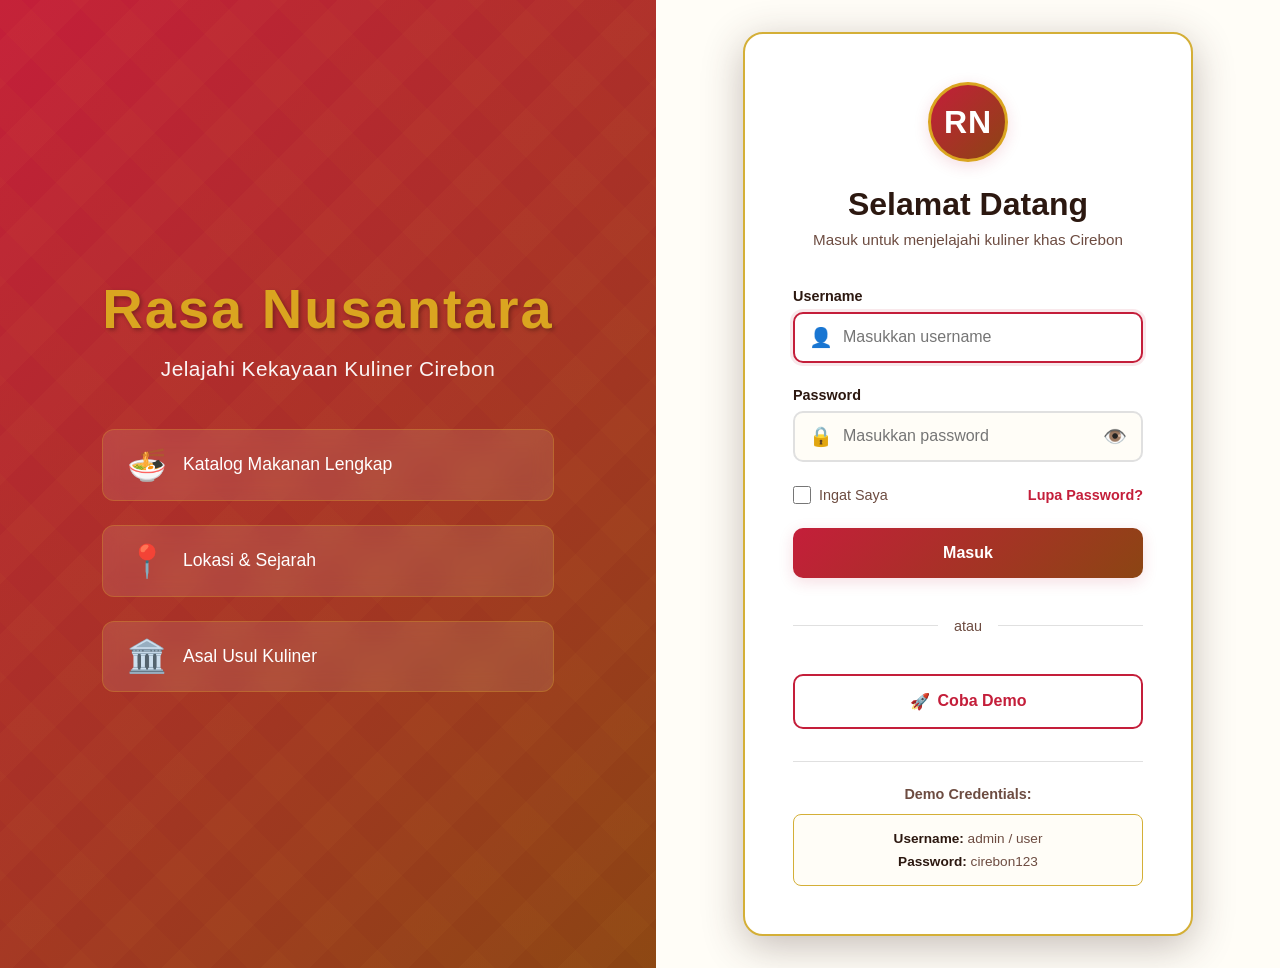
==== dashboard.html @ eed05e29 "feat: revisi UI - tambah halaman login dan dashboard kuliner Cirebon - Tambah login.html dengan form" ====
<!DOCTYPE html>
<html lang="id">
<head>
    <meta charset="UTF-8">
    <meta name="viewport" content="width=device-width, initial-scale=1.0">
    <title>Dashboard - Rasa Nusantara Cirebon</title>
    <link rel="stylesheet" href="css/pages/dashboard.css">
</head>
<body>
    <!-- Header Navigation -->
    <header class="dashboard-header">
        <div class="header-container">
            <div class="logo-section">
                <div class="logo-circle">
                    <span class="logo-text">RN</span>
                </div>
                <h1 class="site-title">Rasa Nusantara</h1>
            </div>

            <nav class="main-nav">
                <a href="#" class="nav-link active">Dashboard</a>
                <a href="#" class="nav-link">Katalog</a>
                <a href="#" class="nav-link">Tentang</a>
            </nav>

            <div class="user-section">
                <span class="welcome-text">Halo, <strong id="userName">User</strong></span>
                <button class="btn-logout" id="logoutBtn">
                    <span class="icon">🚪</span>
                    Keluar
                </button>
            </div>

            <button class="mobile-menu-toggle" id="mobileMenuToggle">
                <span class="hamburger"></span>
            </button>
        </div>
    </header>

    <!-- Mobile Menu -->
    <div class="mobile-menu" id="mobileMenu">
        <nav class="mobile-nav">
            <a href="#" class="nav-link active">Dashboard</a>
            <a href="#" class="nav-link">Katalog</a>
            <a href="#" class="nav-link">Tentang</a>
            <button class="btn-logout-mobile" id="logoutBtnMobile">
                <span class="icon">🚪</span>
                Keluar
            </button>
        </nav>
    </div>

    <!-- Hero Section -->
    <section class="hero-section">
        <div class="batik-overlay"></div>
        <div class="hero-content">
            <h2 class="hero-title">Jelajahi Kuliner Khas Cirebon</h2>
            <p class="hero-subtitle">Nikmati kekayaan cita rasa tradisional yang menggugah selera</p>
            
            <!-- Search Bar -->
            <div class="search-container">
                <div class="search-wrapper">
                    <span class="search-icon">🔍</span>
                    <input type="text" id="searchInput" placeholder="Cari makanan khas Cirebon..." class="search-input">
                </div>
            </div>
        </div>
    </section>

    <!-- Stats Section -->
    <section class="stats-section">
        <div class="container">
            <div class="stats-grid">
                <div class="stat-card">
                    <div class="stat-icon">🍜</div>
                    <div class="stat-content">
                        <h3 class="stat-number" id="totalMakanan">0</h3>
                        <p class="stat-label">Makanan Khas</p>
                    </div>
                </div>
                <div class="stat-card">
                    <div class="stat-icon">📍</div>
                    <div class="stat-content">
                        <h3 class="stat-number">5+</h3>
                        <p class="stat-label">Lokasi</p>
                    </div>
                </div>
                <div class="stat-card">
                    <div class="stat-icon">🏛️</div>
                    <div class="stat-content">
                        <h3 class="stat-number">100+</h3>
                        <p class="stat-label">Tahun Sejarah</p>
                    </div>
                </div>
            </div>
        </div>
    </section>

    <!-- Filter Section -->
    <section class="filter-section">
        <div class="container">
            <h2 class="section-title">Katalog Makanan</h2>
            <div class="filter-buttons">
                <button class="filter-btn active" data-category="semua">Semua</button>
                <button class="filter-btn" data-category="makanan-berat">Makanan Berat</button>
                <button class="filter-btn" data-category="cemilan">Cemilan</button>
                <button class="filter-btn" data-category="minuman">Minuman</button>
                <button class="filter-btn" data-category="kue">Kue</button>
            </div>
        </div>
    </section>

    <!-- Food Catalog Section -->
    <section class="catalog-section">
        <div class="container">
            <div class="food-grid" id="foodGrid">
                <!-- Food cards will be dynamically inserted here -->
            </div>
            
            <div class="empty-state" id="emptyState" style="display: none;">
                <div class="empty-icon">🍽️</div>
                <h3>Tidak ada makanan ditemukan</h3>
                <p>Coba cari dengan kata kunci lain</p>
            </div>
        </div>
    </section>

    <!-- Footer -->
    <footer class="dashboard-footer">
        <div class="container">
            <div class="footer-content">
                <div class="footer-left">
                    <div class="logo-section">
                        <div class="logo-circle small">
                            <span class="logo-text">RN</span>
                        </div>
                        <span class="footer-brand">Rasa Nusantara</span>
                    </div>
                    <p class="footer-desc">Melestarikan kekayaan kuliner Cirebon untuk generasi masa depan</p>
                </div>
                <div class="footer-right">
                    <div class="footer-links">
                        <h4>Tautan Cepat</h4>
                        <a href="#">Tentang Kami</a>
                        <a href="#">Kontak</a>
                        <a href="#">FAQ</a>
                    </div>
                </div>
            </div>
            <div class="footer-bottom">
                <p>&copy; 2026 Rasa Nusantara Cirebon. Semua hak dilindungi.</p>
            </div>
        </div>
    </footer>

    <script src="js/pages/dashboard.js"></script>
</body>
</html>
---- css/pages/dashboard.css ----
/* ============================================
   RASA NUSANTARA - DASHBOARD PAGE STYLES
   Traditional Cirebon Theme
   ============================================ */

/* CSS Variables - Traditional Cirebon Colors */
:root {
    --primary-red: #C41E3A;
    --primary-gold: #DAA520;
    --secondary-yellow: #FFC857;
    --accent-brown: #8B4513;
    --dark-brown: #3E2723;
    --cream: #FFF8E7;
    --light-cream: #FFFDF7;
    --text-dark: #2C1810;
    --text-light: #6D4C41;
    --border-color: #D4AF37;
    --shadow: rgba(196, 30, 58, 0.15);
    --shadow-light: rgba(196, 30, 58, 0.08);
    --shadow-heavy: rgba(62, 39, 35, 0.3);
}

/* Reset & Base */
* {
    margin: 0;
    padding: 0;
    box-sizing: border-box;
}

body {
    font-family: 'Segoe UI', Tahoma, Geneva, Verdana, sans-serif;
    background: var(--light-cream);
    color: var(--text-dark);
    line-height: 1.6;
}

.container {
    max-width: 1200px;
    margin: 0 auto;
    padding: 0 2rem;
}

/* ============================================
   HEADER NAVIGATION
   ============================================ */
.dashboard-header {
    background: white;
    box-shadow: 0 2px 10px var(--shadow-light);
    position: sticky;
    top: 0;
    z-index: 100;
    border-bottom: 3px solid var(--border-color);
}

.header-container {
    max-width: 1200px;
    margin: 0 auto;
    padding: 1rem 2rem;
    display: flex;
    align-items: center;
    justify-content: space-between;
    gap: 2rem;
}

.logo-section {
    display: flex;
    align-items: center;
    gap: 1rem;
}

.logo-circle {
    width: 50px;
    height: 50px;
    background: linear-gradient(135deg, var(--primary-red), var(--accent-brown));
    border-radius: 50%;
    display: flex;
    align-items: center;
    justify-content: center;
    box-shadow: 0 2px 8px var(--shadow);
    border: 2px solid var(--primary-gold);
}

.logo-circle.small {
    width: 40px;
    height: 40px;
}

.logo-text {
    font-size: 1.5rem;
    font-weight: 800;
    color: white;
    letter-spacing: 1px;
}

.logo-circle.small .logo-text {
    font-size: 1.2rem;
}

.site-title {
    font-size: 1.5rem;
    font-weight: 700;
    color: var(--primary-red);
    letter-spacing: 1px;
}

.main-nav {
    display: flex;
    gap: 2rem;
}

.nav-link {
    text-decoration: none;
    color: var(--text-light);
    font-weight: 600;
    padding: 0.5rem 1rem;
    border-radius: 8px;
    transition: all 0.3s ease;
    position: relative;
}

.nav-link:hover {
    color: var(--primary-red);
    background: var(--cream);
}

.nav-link.active {
    color: var(--primary-red);
    background: var(--cream);
}

.nav-link.active::after {
    content: '';
    position: absolute;
    bottom: -1.2rem;
    left: 50%;
    transform: translateX(-50%);
    width: 60%;
    height: 3px;
    background: var(--primary-red);
}

.user-section {
    display: flex;
    align-items: center;
    gap: 1rem;
}

.welcome-text {
    color: var(--text-light);
    font-size: 0.95rem;
}

.welcome-text strong {
    color: var(--text-dark);
}

.btn-logout {
    display: flex;
    align-items: center;
    gap: 0.5rem;
    padding: 0.6rem 1.2rem;
    background: var(--primary-red);
    color: white;
    border: none;
    border-radius: 8px;
    font-weight: 600;
    cursor: pointer;
    transition: all 0.3s ease;
}

.btn-logout:hover {
    background: var(--accent-brown);
    transform: translateY(-2px);
    box-shadow: 0 4px 12px var(--shadow);
}

.mobile-menu-toggle {
    display: none;
    background: none;
    border: none;
    cursor: pointer;
    padding: 0.5rem;
}

.hamburger {
    width: 25px;
    height: 2px;
    background: var(--text-dark);
    display: block;
    position: relative;
}

.hamburger::before,
.hamburger::after {
    content: '';
    width: 25px;
    height: 2px;
    background: var(--text-dark);
    position: absolute;
    left: 0;
    transition: all 0.3s ease;
}

.hamburger::before {
    top: -8px;
}

.hamburger::after {
    bottom: -8px;
}

/* Mobile Menu */
.mobile-menu {
    display: none;
    background: white;
    border-bottom: 3px solid var(--border-color);
    box-shadow: 0 4px 10px var(--shadow-light);
}

.mobile-nav {
    padding: 1rem 2rem;
    display: flex;
    flex-direction: column;
    gap: 0.5rem;
}

.mobile-nav .nav-link {
    padding: 1rem;
    border-radius: 8px;
}

.btn-logout-mobile {
    margin-top: 1rem;
    display: flex;
    align-items: center;
    justify-content: center;
    gap: 0.5rem;
    padding: 1rem;
    background: var(--primary-red);
    color: white;
    border: none;
    border-radius: 8px;
    font-weight: 600;
    cursor: pointer;
}

/* ============================================
   HERO SECTION
   ============================================ */
.hero-section {
    background: linear-gradient(135deg, var(--primary-red) 0%, var(--accent-brown) 100%);
    padding: 4rem 2rem;
    position: relative;
    overflow: hidden;
}

.batik-overlay {
    position: absolute;
    top: 0;
    left: 0;
    width: 100%;
    height: 100%;
    background-image: 
        repeating-linear-gradient(45deg, transparent, transparent 35px, rgba(218, 165, 32, 0.1) 35px, rgba(218, 165, 32, 0.1) 70px),
        repeating-linear-gradient(-45deg, transparent, transparent 35px, rgba(255, 200, 87, 0.1) 35px, rgba(255, 200, 87, 0.1) 70px);
    opacity: 0.3;
}

.hero-content {
    max-width: 800px;
    margin: 0 auto;
    text-align: center;
    position: relative;
    z-index: 1;
}

.hero-title {
    font-size: 2.8rem;
    color: white;
    margin-bottom: 1rem;
    font-weight: 800;
    text-shadow: 2px 2px 4px rgba(0, 0, 0, 0.3);
}

.hero-subtitle {
    font-size: 1.2rem;
    color: var(--light-cream);
    margin-bottom: 2rem;
    font-weight: 300;
}

/* Search Bar */
.search-container {
    max-width: 600px;
    margin: 0 auto;
}

.search-wrapper {
    position: relative;
    display: flex;
    align-items: center;
}

.search-icon {
    position: absolute;
    left: 1.5rem;
    font-size: 1.3rem;
    color: var(--text-light);
}

.search-input {
    width: 100%;
    padding: 1.2rem 1.5rem 1.2rem 3.5rem;
    border: 3px solid var(--border-color);
    border-radius: 50px;
    font-size: 1rem;
    background: white;
    transition: all 0.3s ease;
}

.search-input:focus {
    outline: none;
    box-shadow: 0 4px 20px rgba(0, 0, 0, 0.2);
    border-color: var(--primary-gold);
}

/* ============================================
   STATS SECTION
   ============================================ */
.stats-section {
    padding: 3rem 0;
    margin-top: -3rem;
    position: relative;
    z-index: 10;
}

.stats-grid {
    display: grid;
    grid-template-columns: repeat(auto-fit, minmax(250px, 1fr));
    gap: 2rem;
}

.stat-card {
    background: white;
    padding: 2rem;
    border-radius: 15px;
    box-shadow: 0 4px 15px var(--shadow-light);
    border: 2px solid var(--border-color);
    display: flex;
    align-items: center;
    gap: 1.5rem;
    transition: all 0.3s ease;
}

.stat-card:hover {
    transform: translateY(-5px);
    box-shadow: 0 8px 25px var(--shadow);
}

.stat-icon {
    font-size: 3rem;
    width: 70px;
    height: 70px;
    display: flex;
    align-items: center;
    justify-content: center;
    background: linear-gradient(135deg, var(--cream), var(--light-cream));
    border-radius: 12px;
}

.stat-content {
    flex: 1;
}

.stat-number {
    font-size: 2.5rem;
    font-weight: 800;
    color: var(--primary-red);
    margin-bottom: 0.3rem;
}

.stat-label {
    color: var(--text-light);
    font-size: 1rem;
    font-weight: 600;
}

/* ============================================
   FILTER SECTION
   ============================================ */
.filter-section {
    padding: 3rem 0 2rem;
}

.section-title {
    font-size: 2rem;
    color: var(--text-dark);
    margin-bottom: 1.5rem;
    font-weight: 700;
    text-align: center;
}

.filter-buttons {
    display: flex;
    flex-wrap: wrap;
    gap: 1rem;
    justify-content: center;
}

.filter-btn {
    padding: 0.8rem 1.8rem;
    background: white;
    border: 2px solid var(--border-color);
    border-radius: 50px;
    font-weight: 600;
    cursor: pointer;
    transition: all 0.3s ease;
    color: var(--text-dark);
}

.filter-btn:hover {
    background: var(--cream);
    border-color: var(--primary-red);
}

.filter-btn.active {
    background: linear-gradient(135deg, var(--primary-red), var(--accent-brown));
    color: white;
    border-color: transparent;
}

/* ============================================
   CATALOG SECTION
   ============================================ */
.catalog-section {
    padding: 2rem 0 4rem;
}

.food-grid {
    display: grid;
    grid-template-columns: repeat(auto-fill, minmax(280px, 1fr));
    gap: 2rem;
}

.food-card {
    background: white;
    border-radius: 15px;
    overflow: hidden;
    box-shadow: 0 4px 15px var(--shadow-light);
    border: 2px solid var(--border-color);
    transition: all 0.3s ease;
    cursor: pointer;
}

.food-card:hover {
    transform: translateY(-8px);
    box-shadow: 0 8px 30px var(--shadow);
}

.food-image {
    width: 100%;
    height: 200px;
    object-fit: cover;
    border-bottom: 3px solid var(--border-color);
}

.food-content {
    padding: 1.5rem;
}

.food-category {
    display: inline-block;
    padding: 0.3rem 0.8rem;
    background: linear-gradient(135deg, var(--secondary-yellow), var(--primary-gold));
    color: var(--dark-brown);
    font-size: 0.75rem;
    font-weight: 700;
    border-radius: 20px;
    margin-bottom: 0.8rem;
    text-transform: uppercase;
    letter-spacing: 0.5px;
}

.food-title {
    font-size: 1.3rem;
    font-weight: 700;
    color: var(--text-dark);
    margin-bottom: 0.5rem;
}

.food-location {
    display: flex;
    align-items: center;
    gap: 0.5rem;
    color: var(--text-light);
    font-size: 0.9rem;
    margin-bottom: 0.8rem;
}

.food-description {
    color: var(--text-light);
    font-size: 0.95rem;
    line-height: 1.6;
    margin-bottom: 1rem;
}

.food-footer {
    display: flex;
    justify-content: space-between;
    align-items: center;
    padding-top: 1rem;
    border-top: 1px solid var(--cream);
}

.food-history {
    font-size: 0.85rem;
    color: var(--primary-red);
    font-weight: 600;
}

.btn-detail {
    padding: 0.5rem 1.2rem;
    background: var(--primary-red);
    color: white;
    border: none;
    border-radius: 8px;
    font-weight: 600;
    cursor: pointer;
    transition: all 0.3s ease;
}

.btn-detail:hover {
    background: var(--accent-brown);
}

/* Empty State */
.empty-state {
    text-align: center;
    padding: 4rem 2rem;
}

.empty-icon {
    font-size: 4rem;
    margin-bottom: 1rem;
}

.empty-state h3 {
    font-size: 1.5rem;
    color: var(--text-dark);
    margin-bottom: 0.5rem;
}

.empty-state p {
    color: var(--text-light);
}

/* Hidden class for filtering */
.food-card.hidden {
    display: none;
}

/* ============================================
   FOOTER
   ============================================ */
.dashboard-footer {
    background: linear-gradient(135deg, var(--dark-brown), var(--accent-brown));
    color: white;
    padding: 3rem 0 1.5rem;
    margin-top: 4rem;
    border-top: 4px solid var(--border-color);
}

.footer-content {
    display: flex;
    justify-content: space-between;
    gap: 3rem;
    margin-bottom: 2rem;
}

.footer-left .logo-section {
    margin-bottom: 1rem;
}

.footer-brand {
    font-size: 1.2rem;
    font-weight: 700;
    color: var(--primary-gold);
}

.footer-desc {
    color: rgba(255, 255, 255, 0.8);
    font-size: 0.95rem;
    max-width: 400px;
    line-height: 1.6;
}

.footer-links {
    display: flex;
    flex-direction: column;
    gap: 0.8rem;
}

.footer-links h4 {
    color: var(--primary-gold);
    margin-bottom: 0.5rem;
    font-size: 1.1rem;
}

.footer-links a {
    color: rgba(255, 255, 255, 0.8);
    text-decoration: none;
    transition: color 0.3s ease;
}

.footer-links a:hover {
    color: var(--primary-gold);
}

.footer-bottom {
    text-align: center;
    padding-top: 1.5rem;
    border-top: 1px solid rgba(255, 255, 255, 0.2);
    color: rgba(255, 255, 255, 0.7);
    font-size: 0.9rem;
}

/* ============================================
   RESPONSIVE DESIGN
   ============================================ */
@media (max-width: 968px) {
    .header-container {
        padding: 1rem;
    }

    .main-nav,
    .user-section {
        display: none;
    }

    .mobile-menu-toggle {
        display: block;
    }

    .hero-title {
        font-size: 2rem;
    }

    .hero-subtitle {
        font-size: 1rem;
    }

    .stats-grid {
        grid-template-columns: 1fr;
        gap: 1rem;
    }

    .food-grid {
        grid-template-columns: repeat(auto-fill, minmax(250px, 1fr));
        gap: 1.5rem;
    }

    .footer-content {
        flex-direction: column;
        gap: 2rem;
    }
}

@media (max-width: 480px) {
    .container {
        padding: 0 1rem;
    }

    .hero-section {
        padding: 2rem 1rem;
    }

    .hero-title {
        font-size: 1.5rem;
    }

    .filter-buttons {
        gap: 0.5rem;
    }

    .filter-btn {
        padding: 0.6rem 1.2rem;
        font-size: 0.9rem;
    }

    .food-grid {
        grid-template-columns: 1fr;
    }

    .stat-card {
        padding: 1.5rem;
    }

    .stat-number {
        font-size: 2rem;
    }
}
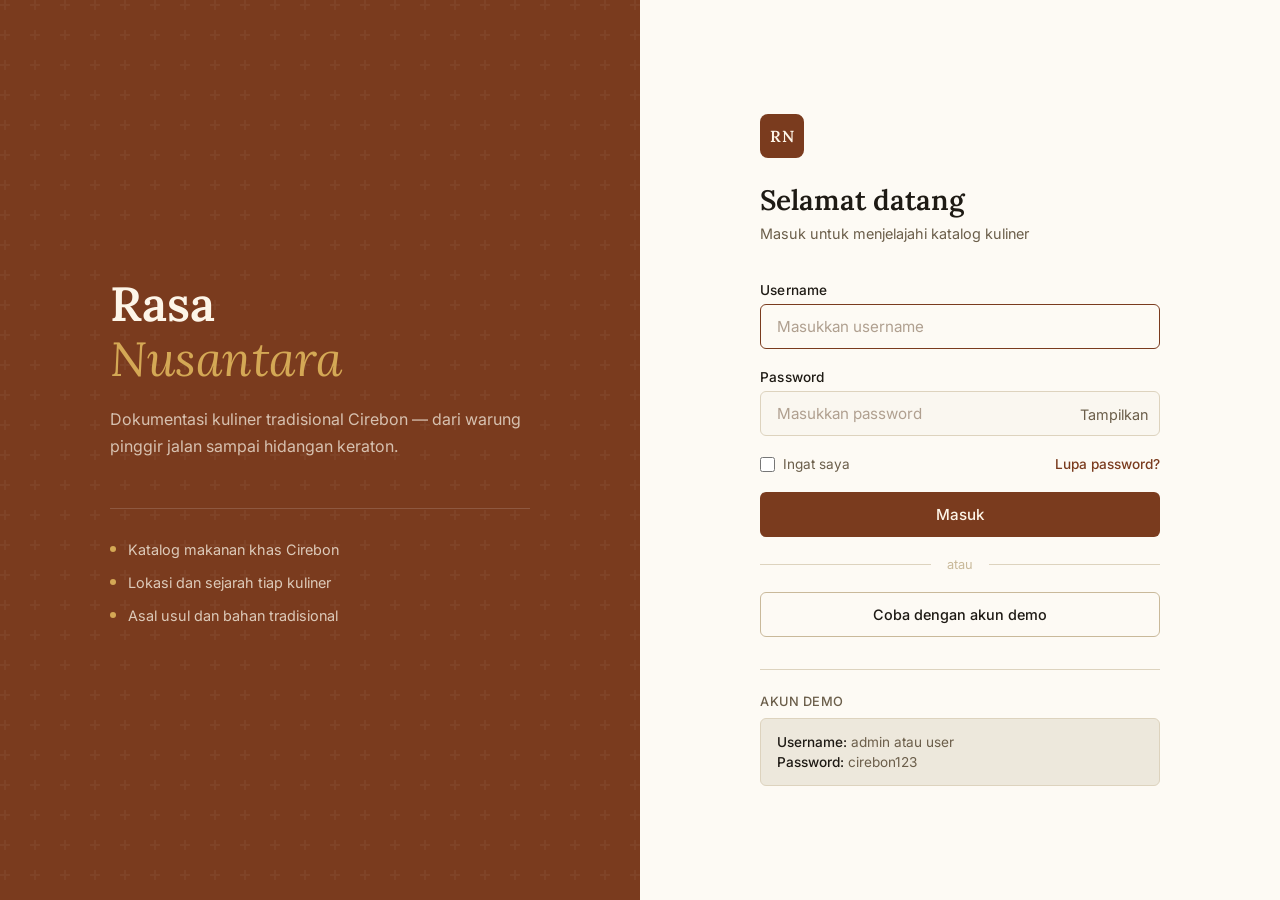
==== commit 9ad64d26: "refactor: overhaul UI ke earthy handcrafted style - Hapus semua emoji dari HTML dan JS - Ganti font " ====
--- a/dashboard.html
+++ b/dashboard.html
@@ -4,17 +4,19 @@
     <meta charset="UTF-8">
     <meta name="viewport" content="width=device-width, initial-scale=1.0">
     <title>Dashboard - Rasa Nusantara Cirebon</title>
+    <link rel="preconnect" href="https://fonts.googleapis.com">
+    <link rel="preconnect" href="https://fonts.gstatic.com" crossorigin>
+    <link href="https://fonts.googleapis.com/css2?family=Lora:ital,wght@0,400;0,600;1,400&family=Inter:wght@400;500;600&display=swap" rel="stylesheet">
     <link rel="stylesheet" href="css/pages/dashboard.css">
 </head>
 <body>
-    <!-- Header Navigation -->
     <header class="dashboard-header">
         <div class="header-container">
             <div class="logo-section">
                 <div class="logo-circle">
                     <span class="logo-text">RN</span>
                 </div>
-                <h1 class="site-title">Rasa Nusantara</h1>
+                <span class="site-title">Rasa Nusantara</span>
             </div>
 
             <nav class="main-nav">
@@ -25,10 +27,7 @@
 
             <div class="user-section">
                 <span class="welcome-text">Halo, <strong id="userName">User</strong></span>
-                <button class="btn-logout" id="logoutBtn">
-                    <span class="icon">🚪</span>
-                    Keluar
-                </button>
+                <button class="btn-logout" id="logoutBtn">Keluar</button>
             </div>
 
             <button class="mobile-menu-toggle" id="mobileMenuToggle">
@@ -37,66 +36,54 @@
         </div>
     </header>
 
-    <!-- Mobile Menu -->
     <div class="mobile-menu" id="mobileMenu">
         <nav class="mobile-nav">
             <a href="#" class="nav-link active">Dashboard</a>
             <a href="#" class="nav-link">Katalog</a>
             <a href="#" class="nav-link">Tentang</a>
-            <button class="btn-logout-mobile" id="logoutBtnMobile">
-                <span class="icon">🚪</span>
-                Keluar
-            </button>
+            <button class="btn-logout-mobile" id="logoutBtnMobile">Keluar</button>
         </nav>
     </div>
 
-    <!-- Hero Section -->
     <section class="hero-section">
         <div class="batik-overlay"></div>
         <div class="hero-content">
-            <h2 class="hero-title">Jelajahi Kuliner Khas Cirebon</h2>
-            <p class="hero-subtitle">Nikmati kekayaan cita rasa tradisional yang menggugah selera</p>
-            
-            <!-- Search Bar -->
+            <h2 class="hero-title">Kuliner Khas Cirebon</h2>
+            <p class="hero-subtitle">Dari nasi jamblang di atas daun jati sampai empal gentong yang dimasak dalam gentong tanah liat.</p>
             <div class="search-container">
                 <div class="search-wrapper">
-                    <span class="search-icon">🔍</span>
-                    <input type="text" id="searchInput" placeholder="Cari makanan khas Cirebon..." class="search-input">
+                    <span class="search-icon">&#x2315;</span>
+                    <input type="text" id="searchInput" placeholder="Cari makanan..." class="search-input">
                 </div>
             </div>
         </div>
     </section>
 
-    <!-- Stats Section -->
     <section class="stats-section">
         <div class="container">
             <div class="stats-grid">
                 <div class="stat-card">
-                    <div class="stat-icon">🍜</div>
                     <div class="stat-content">
                         <h3 class="stat-number" id="totalMakanan">0</h3>
-                        <p class="stat-label">Makanan Khas</p>
+                        <p class="stat-label">Makanan terdokumentasi</p>
                     </div>
                 </div>
                 <div class="stat-card">
-                    <div class="stat-icon">📍</div>
                     <div class="stat-content">
                         <h3 class="stat-number">5+</h3>
-                        <p class="stat-label">Lokasi</p>
+                        <p class="stat-label">Lokasi di Cirebon</p>
                     </div>
                 </div>
                 <div class="stat-card">
-                    <div class="stat-icon">🏛️</div>
                     <div class="stat-content">
                         <h3 class="stat-number">100+</h3>
-                        <p class="stat-label">Tahun Sejarah</p>
+                        <p class="stat-label">Tahun tradisi kuliner</p>
                     </div>
                 </div>
             </div>
         </div>
     </section>
 
-    <!-- Filter Section -->
     <section class="filter-section">
         <div class="container">
             <h2 class="section-title">Katalog Makanan</h2>
@@ -110,22 +97,17 @@
         </div>
     </section>
 
-    <!-- Food Catalog Section -->
     <section class="catalog-section">
         <div class="container">
-            <div class="food-grid" id="foodGrid">
-                <!-- Food cards will be dynamically inserted here -->
-            </div>
-            
+            <div class="food-grid" id="foodGrid"></div>
             <div class="empty-state" id="emptyState" style="display: none;">
-                <div class="empty-icon">🍽️</div>
-                <h3>Tidak ada makanan ditemukan</h3>
-                <p>Coba cari dengan kata kunci lain</p>
+                <div class="empty-icon">&#x2205;</div>
+                <h3>Tidak ada hasil</h3>
+                <p>Coba kata kunci yang berbeda</p>
             </div>
         </div>
     </section>
 
-    <!-- Footer -->
     <footer class="dashboard-footer">
         <div class="container">
             <div class="footer-content">
@@ -136,23 +118,24 @@
                         </div>
                         <span class="footer-brand">Rasa Nusantara</span>
                     </div>
-                    <p class="footer-desc">Melestarikan kekayaan kuliner Cirebon untuk generasi masa depan</p>
+                    <p class="footer-desc">Mendokumentasikan kekayaan kuliner Cirebon untuk generasi mendatang.</p>
                 </div>
                 <div class="footer-right">
                     <div class="footer-links">
-                        <h4>Tautan Cepat</h4>
-                        <a href="#">Tentang Kami</a>
+                        <h4>Tautan</h4>
+                        <a href="#">Tentang</a>
                         <a href="#">Kontak</a>
                         <a href="#">FAQ</a>
                     </div>
                 </div>
             </div>
             <div class="footer-bottom">
-                <p>&copy; 2026 Rasa Nusantara Cirebon. Semua hak dilindungi.</p>
+                <p>&copy; 2026 Rasa Nusantara Cirebon.</p>
             </div>
         </div>
     </footer>
 
+    <script src="js/data/foods.js"></script>
     <script src="js/pages/dashboard.js"></script>
 </body>
-</html>+</html>
--- a/css/pages/dashboard.css
+++ b/css/pages/dashboard.css
@@ -1,61 +1,35 @@
-/* ============================================
-   RASA NUSANTARA - DASHBOARD PAGE STYLES
-   Traditional Cirebon Theme
-   ============================================ */
-
-/* CSS Variables - Traditional Cirebon Colors */
+@import url('https://fonts.googleapis.com/css2?family=Lora:ital,wght@0,400;0,600;1,400&family=Inter:wght@400;500;600&display=swap');
+
+/* RASA NUSANTARA - DASHBOARD - Earthy & Handcrafted */
+
 :root {
-    --primary-red: #C41E3A;
-    --primary-gold: #DAA520;
-    --secondary-yellow: #FFC857;
-    --accent-brown: #8B4513;
-    --dark-brown: #3E2723;
-    --cream: #FFF8E7;
-    --light-cream: #FFFDF7;
-    --text-dark: #2C1810;
-    --text-light: #6D4C41;
-    --border-color: #D4AF37;
-    --shadow: rgba(196, 30, 58, 0.15);
-    --shadow-light: rgba(196, 30, 58, 0.08);
-    --shadow-heavy: rgba(62, 39, 35, 0.3);
-}
-
-/* Reset & Base */
-* {
-    margin: 0;
-    padding: 0;
-    box-sizing: border-box;
-}
-
-body {
-    font-family: 'Segoe UI', Tahoma, Geneva, Verdana, sans-serif;
-    background: var(--light-cream);
-    color: var(--text-dark);
-    line-height: 1.6;
-}
-
-.container {
-    max-width: 1200px;
-    margin: 0 auto;
-    padding: 0 2rem;
-}
-
-/* ============================================
-   HEADER NAVIGATION
-   ============================================ */
+    --bg: #f5f0e8;
+    --surface: #ede8dc;
+    --white: #fdfaf4;
+    --text: #1e1a14;
+    --text-muted: #6b5e4a;
+    --primary: #7a3b1e;
+    --primary-hover: #5e2d17;
+    --accent: #b8860b;
+    --border: #c9b99a;
+    --border-light: #ddd3be;
+    --input-bg: #faf7f0;
+}
+
+/* HEADER */
 .dashboard-header {
-    background: white;
-    box-shadow: 0 2px 10px var(--shadow-light);
+    background: var(--white);
+    border-bottom: 1px solid var(--border-light);
     position: sticky;
     top: 0;
     z-index: 100;
-    border-bottom: 3px solid var(--border-color);
 }
 
 .header-container {
-    max-width: 1200px;
+    max-width: 1160px;
     margin: 0 auto;
-    padding: 1rem 2rem;
+    padding: 0 2rem;
+    height: 64px;
     display: flex;
     align-items: center;
     justify-content: space-between;
@@ -65,113 +39,102 @@
 .logo-section {
     display: flex;
     align-items: center;
-    gap: 1rem;
+    gap: 0.75rem;
 }
 
 .logo-circle {
-    width: 50px;
-    height: 50px;
-    background: linear-gradient(135deg, var(--primary-red), var(--accent-brown));
-    border-radius: 50%;
+    width: 36px;
+    height: 36px;
+    background: var(--primary);
+    border-radius: 6px;
     display: flex;
     align-items: center;
     justify-content: center;
-    box-shadow: 0 2px 8px var(--shadow);
-    border: 2px solid var(--primary-gold);
+    flex-shrink: 0;
 }
 
 .logo-circle.small {
-    width: 40px;
-    height: 40px;
+    width: 30px;
+    height: 30px;
 }
 
 .logo-text {
-    font-size: 1.5rem;
-    font-weight: 800;
-    color: white;
-    letter-spacing: 1px;
-}
-
-.logo-circle.small .logo-text {
-    font-size: 1.2rem;
+    font-family: 'Lora', serif;
+    font-size: 0.85rem;
+    font-weight: 600;
+    color: #fdf5e8;
 }
 
 .site-title {
-    font-size: 1.5rem;
-    font-weight: 700;
-    color: var(--primary-red);
-    letter-spacing: 1px;
+    font-family: 'Lora', serif;
+    font-size: 1.1rem;
+    font-weight: 600;
+    color: var(--text);
 }
 
 .main-nav {
     display: flex;
-    gap: 2rem;
+    gap: 0.25rem;
 }
 
 .nav-link {
     text-decoration: none;
-    color: var(--text-light);
-    font-weight: 600;
+    color: var(--text-muted);
+    font-size: 0.9rem;
+    font-weight: 500;
+    padding: 0.5rem 0.9rem;
+    border-radius: 5px;
+    transition: color 0.2s, background 0.2s;
+}
+
+.nav-link:hover {
+    color: var(--text);
+    background: var(--surface);
+}
+
+.nav-link.active {
+    color: var(--primary);
+    background: var(--surface);
+}
+
+.user-section {
+    display: flex;
+    align-items: center;
+    gap: 1rem;
+}
+
+.welcome-text {
+    font-size: 0.88rem;
+    color: var(--text-muted);
+}
+
+.welcome-text strong {
+    color: var(--text);
+    font-weight: 600;
+}
+
+.btn-logout {
+    display: flex;
+    align-items: center;
+    gap: 0.4rem;
     padding: 0.5rem 1rem;
-    border-radius: 8px;
-    transition: all 0.3s ease;
-    position: relative;
-}
-
-.nav-link:hover {
-    color: var(--primary-red);
-    background: var(--cream);
-}
-
-.nav-link.active {
-    color: var(--primary-red);
-    background: var(--cream);
-}
-
-.nav-link.active::after {
-    content: '';
-    position: absolute;
-    bottom: -1.2rem;
-    left: 50%;
-    transform: translateX(-50%);
-    width: 60%;
-    height: 3px;
-    background: var(--primary-red);
-}
-
-.user-section {
-    display: flex;
-    align-items: center;
-    gap: 1rem;
-}
-
-.welcome-text {
-    color: var(--text-light);
-    font-size: 0.95rem;
-}
-
-.welcome-text strong {
-    color: var(--text-dark);
-}
-
-.btn-logout {
-    display: flex;
-    align-items: center;
-    gap: 0.5rem;
-    padding: 0.6rem 1.2rem;
-    background: var(--primary-red);
-    color: white;
-    border: none;
-    border-radius: 8px;
-    font-weight: 600;
+    background: transparent;
+    color: var(--primary);
+    border: 1.5px solid var(--border);
+    border-radius: 5px;
+    font-family: 'Inter', sans-serif;
+    font-size: 0.85rem;
+    font-weight: 500;
     cursor: pointer;
-    transition: all 0.3s ease;
-}
+    transition: all 0.2s;
+}
+
+.btn-logout .icon { display: none; }
 
 .btn-logout:hover {
-    background: var(--accent-brown);
-    transform: translateY(-2px);
-    box-shadow: 0 4px 12px var(--shadow);
+    background: var(--primary);
+    color: #fdf5e8;
+    border-color: var(--primary);
 }
 
 .mobile-menu-toggle {
@@ -180,94 +143,92 @@
     border: none;
     cursor: pointer;
     padding: 0.5rem;
-}
-
-.hamburger {
-    width: 25px;
-    height: 2px;
-    background: var(--text-dark);
-    display: block;
-    position: relative;
-}
-
+    flex-direction: column;
+    gap: 5px;
+}
+
+.hamburger,
 .hamburger::before,
 .hamburger::after {
+    display: block;
+    width: 22px;
+    height: 2px;
+    background: var(--text);
+    border-radius: 2px;
+    position: relative;
+    transition: all 0.2s;
+}
+
+.hamburger::before {
     content: '';
-    width: 25px;
-    height: 2px;
-    background: var(--text-dark);
     position: absolute;
-    left: 0;
-    transition: all 0.3s ease;
-}
-
-.hamburger::before {
-    top: -8px;
+    top: -7px;
 }
 
 .hamburger::after {
-    bottom: -8px;
-}
-
-/* Mobile Menu */
+    content: '';
+    position: absolute;
+    bottom: -7px;
+}
+
 .mobile-menu {
     display: none;
-    background: white;
-    border-bottom: 3px solid var(--border-color);
-    box-shadow: 0 4px 10px var(--shadow-light);
+    background: var(--white);
+    border-bottom: 1px solid var(--border-light);
+    padding: 1rem 2rem;
 }
 
 .mobile-nav {
-    padding: 1rem 2rem;
     display: flex;
     flex-direction: column;
-    gap: 0.5rem;
-}
-
-.mobile-nav .nav-link {
-    padding: 1rem;
-    border-radius: 8px;
+    gap: 0.25rem;
 }
 
 .btn-logout-mobile {
-    margin-top: 1rem;
-    display: flex;
-    align-items: center;
-    justify-content: center;
-    gap: 0.5rem;
-    padding: 1rem;
-    background: var(--primary-red);
-    color: white;
-    border: none;
-    border-radius: 8px;
-    font-weight: 600;
+    margin-top: 0.5rem;
+    padding: 0.75rem 1rem;
+    background: transparent;
+    color: var(--primary);
+    border: 1.5px solid var(--border);
+    border-radius: 5px;
+    font-family: 'Inter', sans-serif;
+    font-size: 0.9rem;
+    font-weight: 500;
     cursor: pointer;
-}
-
-/* ============================================
-   HERO SECTION
-   ============================================ */
+    text-align: left;
+}
+
+* { margin: 0; padding: 0; box-sizing: border-box; }
+
+body {
+    font-family: 'Inter', sans-serif;
+    background: var(--bg);
+    color: var(--text);
+    line-height: 1.6;
+}
+
+.container {
+    max-width: 1160px;
+    margin: 0 auto;
+    padding: 0 2rem;
+}
+
+/* HERO */
 .hero-section {
-    background: linear-gradient(135deg, var(--primary-red) 0%, var(--accent-brown) 100%);
-    padding: 4rem 2rem;
+    background: var(--primary);
+    padding: 4rem 2rem 6rem;
     position: relative;
     overflow: hidden;
 }
 
 .batik-overlay {
     position: absolute;
-    top: 0;
-    left: 0;
-    width: 100%;
-    height: 100%;
-    background-image: 
-        repeating-linear-gradient(45deg, transparent, transparent 35px, rgba(218, 165, 32, 0.1) 35px, rgba(218, 165, 32, 0.1) 70px),
-        repeating-linear-gradient(-45deg, transparent, transparent 35px, rgba(255, 200, 87, 0.1) 35px, rgba(255, 200, 87, 0.1) 70px);
-    opacity: 0.3;
+    inset: 0;
+    background-image: url("data:image/svg+xml,%3Csvg width='60' height='60' viewBox='0 0 60 60' xmlns='http://www.w3.org/2000/svg'%3E%3Cg fill='none' fill-rule='evenodd'%3E%3Cg fill='%23ffffff' fill-opacity='0.04'%3E%3Cpath d='M36 34v-4h-2v4h-4v2h4v4h2v-4h4v-2h-4zm0-30V0h-2v4h-4v2h4v4h2V6h4V4h-4zM6 34v-4H4v4H0v2h4v4h2v-4h4v-2H6zM6 4V0H4v4H0v2h4v4h2V6h4V4H6z'/%3E%3C/g%3E%3C/g%3E%3C/svg%3E");
 }
 
 .hero-content {
-    max-width: 800px;
+    max-width: 640px;
     margin: 0 auto;
     text-align: center;
     position: relative;
@@ -275,427 +236,320 @@
 }
 
 .hero-title {
-    font-size: 2.8rem;
-    color: white;
-    margin-bottom: 1rem;
-    font-weight: 800;
-    text-shadow: 2px 2px 4px rgba(0, 0, 0, 0.3);
+    font-family: 'Lora', serif;
+    font-size: 2.4rem;
+    font-weight: 600;
+    color: #fdf5e8;
+    margin-bottom: 0.75rem;
+    line-height: 1.2;
 }
 
 .hero-subtitle {
-    font-size: 1.2rem;
-    color: var(--light-cream);
+    font-size: 1rem;
+    color: rgba(253, 245, 232, 0.7);
     margin-bottom: 2rem;
-    font-weight: 300;
-}
-
-/* Search Bar */
-.search-container {
-    max-width: 600px;
-    margin: 0 auto;
-}
-
-.search-wrapper {
-    position: relative;
-    display: flex;
-    align-items: center;
-}
+    font-weight: 400;
+}
+
+.search-container { max-width: 520px; margin: 0 auto; }
+
+.search-wrapper { position: relative; }
 
 .search-icon {
     position: absolute;
-    left: 1.5rem;
-    font-size: 1.3rem;
-    color: var(--text-light);
+    left: 1rem;
+    top: 50%;
+    transform: translateY(-50%);
+    color: var(--text-muted);
+    font-size: 1rem;
+    pointer-events: none;
 }
 
 .search-input {
     width: 100%;
-    padding: 1.2rem 1.5rem 1.2rem 3.5rem;
-    border: 3px solid var(--border-color);
-    border-radius: 50px;
-    font-size: 1rem;
-    background: white;
-    transition: all 0.3s ease;
-}
-
-.search-input:focus {
+    padding: 0.85rem 1rem 0.85rem 2.75rem;
+    border: 1.5px solid var(--border-light);
+    border-radius: 6px;
+    font-family: 'Inter', sans-serif;
+    font-size: 0.95rem;
+    background: var(--white);
+    color: var(--text);
     outline: none;
-    box-shadow: 0 4px 20px rgba(0, 0, 0, 0.2);
-    border-color: var(--primary-gold);
-}
-
-/* ============================================
-   STATS SECTION
-   ============================================ */
+    transition: border-color 0.2s;
+}
+
+.search-input:focus { border-color: var(--accent); }
+
+/* STATS */
 .stats-section {
-    padding: 3rem 0;
-    margin-top: -3rem;
+    margin-top: -2.5rem;
+    padding: 0 0 3rem;
     position: relative;
     z-index: 10;
 }
 
 .stats-grid {
     display: grid;
-    grid-template-columns: repeat(auto-fit, minmax(250px, 1fr));
-    gap: 2rem;
+    grid-template-columns: repeat(3, 1fr);
+    gap: 1.25rem;
 }
 
 .stat-card {
-    background: white;
-    padding: 2rem;
-    border-radius: 15px;
-    box-shadow: 0 4px 15px var(--shadow-light);
-    border: 2px solid var(--border-color);
-    display: flex;
-    align-items: center;
-    gap: 1.5rem;
-    transition: all 0.3s ease;
-}
-
-.stat-card:hover {
-    transform: translateY(-5px);
-    box-shadow: 0 8px 25px var(--shadow);
-}
-
-.stat-icon {
-    font-size: 3rem;
-    width: 70px;
-    height: 70px;
-    display: flex;
-    align-items: center;
-    justify-content: center;
-    background: linear-gradient(135deg, var(--cream), var(--light-cream));
-    border-radius: 12px;
-}
-
-.stat-content {
-    flex: 1;
-}
+    background: var(--white);
+    border: 1px solid var(--border-light);
+    border-radius: 8px;
+    padding: 1.5rem;
+    display: flex;
+    align-items: center;
+    gap: 1rem;
+}
+
+.stat-icon { font-size: 1.5rem; }
 
 .stat-number {
-    font-size: 2.5rem;
-    font-weight: 800;
-    color: var(--primary-red);
-    margin-bottom: 0.3rem;
+    font-family: 'Lora', serif;
+    font-size: 1.75rem;
+    font-weight: 600;
+    color: var(--primary);
+    line-height: 1;
+    margin-bottom: 0.2rem;
 }
 
 .stat-label {
-    color: var(--text-light);
-    font-size: 1rem;
-    font-weight: 600;
-}
-
-/* ============================================
-   FILTER SECTION
-   ============================================ */
-.filter-section {
-    padding: 3rem 0 2rem;
-}
+    font-size: 0.85rem;
+    color: var(--text-muted);
+}
+
+/* FILTER */
+.filter-section { padding: 2.5rem 0 1.5rem; }
 
 .section-title {
-    font-size: 2rem;
-    color: var(--text-dark);
-    margin-bottom: 1.5rem;
-    font-weight: 700;
-    text-align: center;
+    font-family: 'Lora', serif;
+    font-size: 1.5rem;
+    font-weight: 600;
+    color: var(--text);
+    margin-bottom: 1.25rem;
 }
 
 .filter-buttons {
     display: flex;
     flex-wrap: wrap;
-    gap: 1rem;
-    justify-content: center;
+    gap: 0.5rem;
 }
 
 .filter-btn {
-    padding: 0.8rem 1.8rem;
-    background: white;
-    border: 2px solid var(--border-color);
-    border-radius: 50px;
-    font-weight: 600;
+    padding: 0.5rem 1.1rem;
+    background: var(--white);
+    border: 1.5px solid var(--border-light);
+    border-radius: 4px;
+    font-family: 'Inter', sans-serif;
+    font-size: 0.85rem;
+    font-weight: 500;
+    color: var(--text-muted);
     cursor: pointer;
-    transition: all 0.3s ease;
-    color: var(--text-dark);
+    transition: all 0.2s;
 }
 
 .filter-btn:hover {
-    background: var(--cream);
-    border-color: var(--primary-red);
+    border-color: var(--border);
+    color: var(--text);
 }
 
 .filter-btn.active {
-    background: linear-gradient(135deg, var(--primary-red), var(--accent-brown));
-    color: white;
-    border-color: transparent;
-}
-
-/* ============================================
-   CATALOG SECTION
-   ============================================ */
-.catalog-section {
-    padding: 2rem 0 4rem;
-}
+    background: var(--primary);
+    border-color: var(--primary);
+    color: #fdf5e8;
+}
+
+/* CATALOG */
+.catalog-section { padding: 1.5rem 0 4rem; }
 
 .food-grid {
     display: grid;
-    grid-template-columns: repeat(auto-fill, minmax(280px, 1fr));
-    gap: 2rem;
+    grid-template-columns: repeat(3, 1fr);
+    gap: 1.5rem;
 }
 
 .food-card {
-    background: white;
-    border-radius: 15px;
+    background: var(--white);
+    border: 1px solid var(--border-light);
+    border-radius: 8px;
     overflow: hidden;
-    box-shadow: 0 4px 15px var(--shadow-light);
-    border: 2px solid var(--border-color);
-    transition: all 0.3s ease;
+    transition: border-color 0.2s, transform 0.2s;
     cursor: pointer;
 }
 
 .food-card:hover {
-    transform: translateY(-8px);
-    box-shadow: 0 8px 30px var(--shadow);
+    border-color: var(--border);
+    transform: translateY(-3px);
 }
 
 .food-image {
     width: 100%;
-    height: 200px;
+    height: 180px;
     object-fit: cover;
-    border-bottom: 3px solid var(--border-color);
-}
-
-.food-content {
-    padding: 1.5rem;
-}
+    display: block;
+    border-bottom: 1px solid var(--border-light);
+    background: var(--surface);
+}
+
+.food-content { padding: 1.25rem; }
 
 .food-category {
     display: inline-block;
-    padding: 0.3rem 0.8rem;
-    background: linear-gradient(135deg, var(--secondary-yellow), var(--primary-gold));
-    color: var(--dark-brown);
-    font-size: 0.75rem;
-    font-weight: 700;
-    border-radius: 20px;
-    margin-bottom: 0.8rem;
+    font-size: 0.72rem;
+    font-weight: 600;
+    letter-spacing: 0.6px;
+    text-transform: uppercase;
+    color: var(--accent);
+    margin-bottom: 0.5rem;
+}
+
+.food-title {
+    font-family: 'Lora', serif;
+    font-size: 1.1rem;
+    font-weight: 600;
+    color: var(--text);
+    margin-bottom: 0.4rem;
+    line-height: 1.3;
+}
+
+.food-location {
+    display: flex;
+    align-items: center;
+    gap: 0.35rem;
+    font-size: 0.82rem;
+    color: var(--text-muted);
+    margin-bottom: 0.6rem;
+}
+
+.food-description {
+    font-size: 0.875rem;
+    color: var(--text-muted);
+    line-height: 1.6;
+    margin-bottom: 1rem;
+}
+
+.food-footer {
+    display: flex;
+    justify-content: space-between;
+    align-items: center;
+    padding-top: 0.75rem;
+    border-top: 1px solid var(--border-light);
+}
+
+.food-history {
+    font-size: 0.78rem;
+    color: var(--text-muted);
+    font-style: italic;
+}
+
+.btn-detail {
+    padding: 0.4rem 0.9rem;
+    background: transparent;
+    color: var(--primary);
+    border: 1.5px solid var(--border);
+    border-radius: 4px;
+    font-family: 'Inter', sans-serif;
+    font-size: 0.82rem;
+    font-weight: 500;
+    cursor: pointer;
+    transition: all 0.2s;
+}
+
+.btn-detail:hover {
+    background: var(--primary);
+    color: #fdf5e8;
+    border-color: var(--primary);
+}
+
+.food-card.hidden { display: none; }
+
+/* EMPTY STATE */
+.empty-state {
+    text-align: center;
+    padding: 5rem 2rem;
+}
+
+.empty-icon { font-size: 2.5rem; margin-bottom: 1rem; }
+
+.empty-state h3 {
+    font-family: 'Lora', serif;
+    font-size: 1.25rem;
+    color: var(--text);
+    margin-bottom: 0.4rem;
+}
+
+.empty-state p { font-size: 0.9rem; color: var(--text-muted); }
+
+/* FOOTER */
+.dashboard-footer {
+    background: var(--text);
+    color: rgba(253, 245, 232, 0.75);
+    padding: 3rem 0 1.5rem;
+}
+
+.footer-content {
+    display: grid;
+    grid-template-columns: 1fr auto;
+    gap: 3rem;
+    margin-bottom: 2rem;
+}
+
+.footer-brand {
+    font-family: 'Lora', serif;
+    font-size: 1rem;
+    font-weight: 600;
+    color: #fdf5e8;
+}
+
+.footer-desc {
+    font-size: 0.875rem;
+    line-height: 1.6;
+    margin-top: 0.5rem;
+    max-width: 360px;
+}
+
+.footer-links { display: flex; flex-direction: column; gap: 0.5rem; }
+
+.footer-links h4 {
+    font-size: 0.8rem;
+    font-weight: 600;
     text-transform: uppercase;
     letter-spacing: 0.5px;
-}
-
-.food-title {
-    font-size: 1.3rem;
-    font-weight: 700;
-    color: var(--text-dark);
-    margin-bottom: 0.5rem;
-}
-
-.food-location {
-    display: flex;
-    align-items: center;
-    gap: 0.5rem;
-    color: var(--text-light);
-    font-size: 0.9rem;
-    margin-bottom: 0.8rem;
-}
-
-.food-description {
-    color: var(--text-light);
-    font-size: 0.95rem;
-    line-height: 1.6;
-    margin-bottom: 1rem;
-}
-
-.food-footer {
-    display: flex;
-    justify-content: space-between;
-    align-items: center;
-    padding-top: 1rem;
-    border-top: 1px solid var(--cream);
-}
-
-.food-history {
-    font-size: 0.85rem;
-    color: var(--primary-red);
-    font-weight: 600;
-}
-
-.btn-detail {
-    padding: 0.5rem 1.2rem;
-    background: var(--primary-red);
-    color: white;
-    border: none;
-    border-radius: 8px;
-    font-weight: 600;
-    cursor: pointer;
-    transition: all 0.3s ease;
-}
-
-.btn-detail:hover {
-    background: var(--accent-brown);
-}
-
-/* Empty State */
-.empty-state {
-    text-align: center;
-    padding: 4rem 2rem;
-}
-
-.empty-icon {
-    font-size: 4rem;
-    margin-bottom: 1rem;
-}
-
-.empty-state h3 {
-    font-size: 1.5rem;
-    color: var(--text-dark);
-    margin-bottom: 0.5rem;
-}
-
-.empty-state p {
-    color: var(--text-light);
-}
-
-/* Hidden class for filtering */
-.food-card.hidden {
-    display: none;
-}
-
-/* ============================================
-   FOOTER
-   ============================================ */
-.dashboard-footer {
-    background: linear-gradient(135deg, var(--dark-brown), var(--accent-brown));
-    color: white;
-    padding: 3rem 0 1.5rem;
-    margin-top: 4rem;
-    border-top: 4px solid var(--border-color);
-}
-
-.footer-content {
-    display: flex;
-    justify-content: space-between;
-    gap: 3rem;
-    margin-bottom: 2rem;
-}
-
-.footer-left .logo-section {
-    margin-bottom: 1rem;
-}
-
-.footer-brand {
-    font-size: 1.2rem;
-    font-weight: 700;
-    color: var(--primary-gold);
-}
-
-.footer-desc {
-    color: rgba(255, 255, 255, 0.8);
-    font-size: 0.95rem;
-    max-width: 400px;
-    line-height: 1.6;
-}
-
-.footer-links {
-    display: flex;
-    flex-direction: column;
-    gap: 0.8rem;
-}
-
-.footer-links h4 {
-    color: var(--primary-gold);
-    margin-bottom: 0.5rem;
-    font-size: 1.1rem;
+    color: #fdf5e8;
+    margin-bottom: 0.25rem;
 }
 
 .footer-links a {
-    color: rgba(255, 255, 255, 0.8);
+    font-size: 0.875rem;
+    color: rgba(253, 245, 232, 0.65);
     text-decoration: none;
-    transition: color 0.3s ease;
-}
-
-.footer-links a:hover {
-    color: var(--primary-gold);
-}
+    transition: color 0.2s;
+}
+
+.footer-links a:hover { color: #fdf5e8; }
 
 .footer-bottom {
-    text-align: center;
     padding-top: 1.5rem;
-    border-top: 1px solid rgba(255, 255, 255, 0.2);
-    color: rgba(255, 255, 255, 0.7);
-    font-size: 0.9rem;
-}
-
-/* ============================================
-   RESPONSIVE DESIGN
-   ============================================ */
+    border-top: 1px solid rgba(255,255,255,0.1);
+    font-size: 0.82rem;
+    color: rgba(253, 245, 232, 0.4);
+}
+
+/* RESPONSIVE */
 @media (max-width: 968px) {
-    .header-container {
-        padding: 1rem;
-    }
-
-    .main-nav,
-    .user-section {
-        display: none;
-    }
-
-    .mobile-menu-toggle {
-        display: block;
-    }
-
-    .hero-title {
-        font-size: 2rem;
-    }
-
-    .hero-subtitle {
-        font-size: 1rem;
-    }
-
-    .stats-grid {
-        grid-template-columns: 1fr;
-        gap: 1rem;
-    }
-
-    .food-grid {
-        grid-template-columns: repeat(auto-fill, minmax(250px, 1fr));
-        gap: 1.5rem;
-    }
-
-    .footer-content {
-        flex-direction: column;
-        gap: 2rem;
-    }
-}
-
-@media (max-width: 480px) {
-    .container {
-        padding: 0 1rem;
-    }
-
-    .hero-section {
-        padding: 2rem 1rem;
-    }
-
-    .hero-title {
-        font-size: 1.5rem;
-    }
-
-    .filter-buttons {
-        gap: 0.5rem;
-    }
-
-    .filter-btn {
-        padding: 0.6rem 1.2rem;
-        font-size: 0.9rem;
-    }
-
-    .food-grid {
-        grid-template-columns: 1fr;
-    }
-
-    .stat-card {
-        padding: 1.5rem;
-    }
-
-    .stat-number {
-        font-size: 2rem;
-    }
-}+    .main-nav, .user-section { display: none; }
+    .mobile-menu-toggle { display: flex; }
+    .hero-title { font-size: 1.9rem; }
+    .stats-grid { grid-template-columns: 1fr; gap: 1rem; }
+    .food-grid { grid-template-columns: repeat(2, 1fr); }
+    .footer-content { grid-template-columns: 1fr; gap: 2rem; }
+}
+
+@media (max-width: 560px) {
+    .hero-section { padding: 3rem 1.5rem 5rem; }
+    .hero-title { font-size: 1.5rem; }
+    .food-grid { grid-template-columns: 1fr; }
+    .container { padding: 0 1.25rem; }
+}
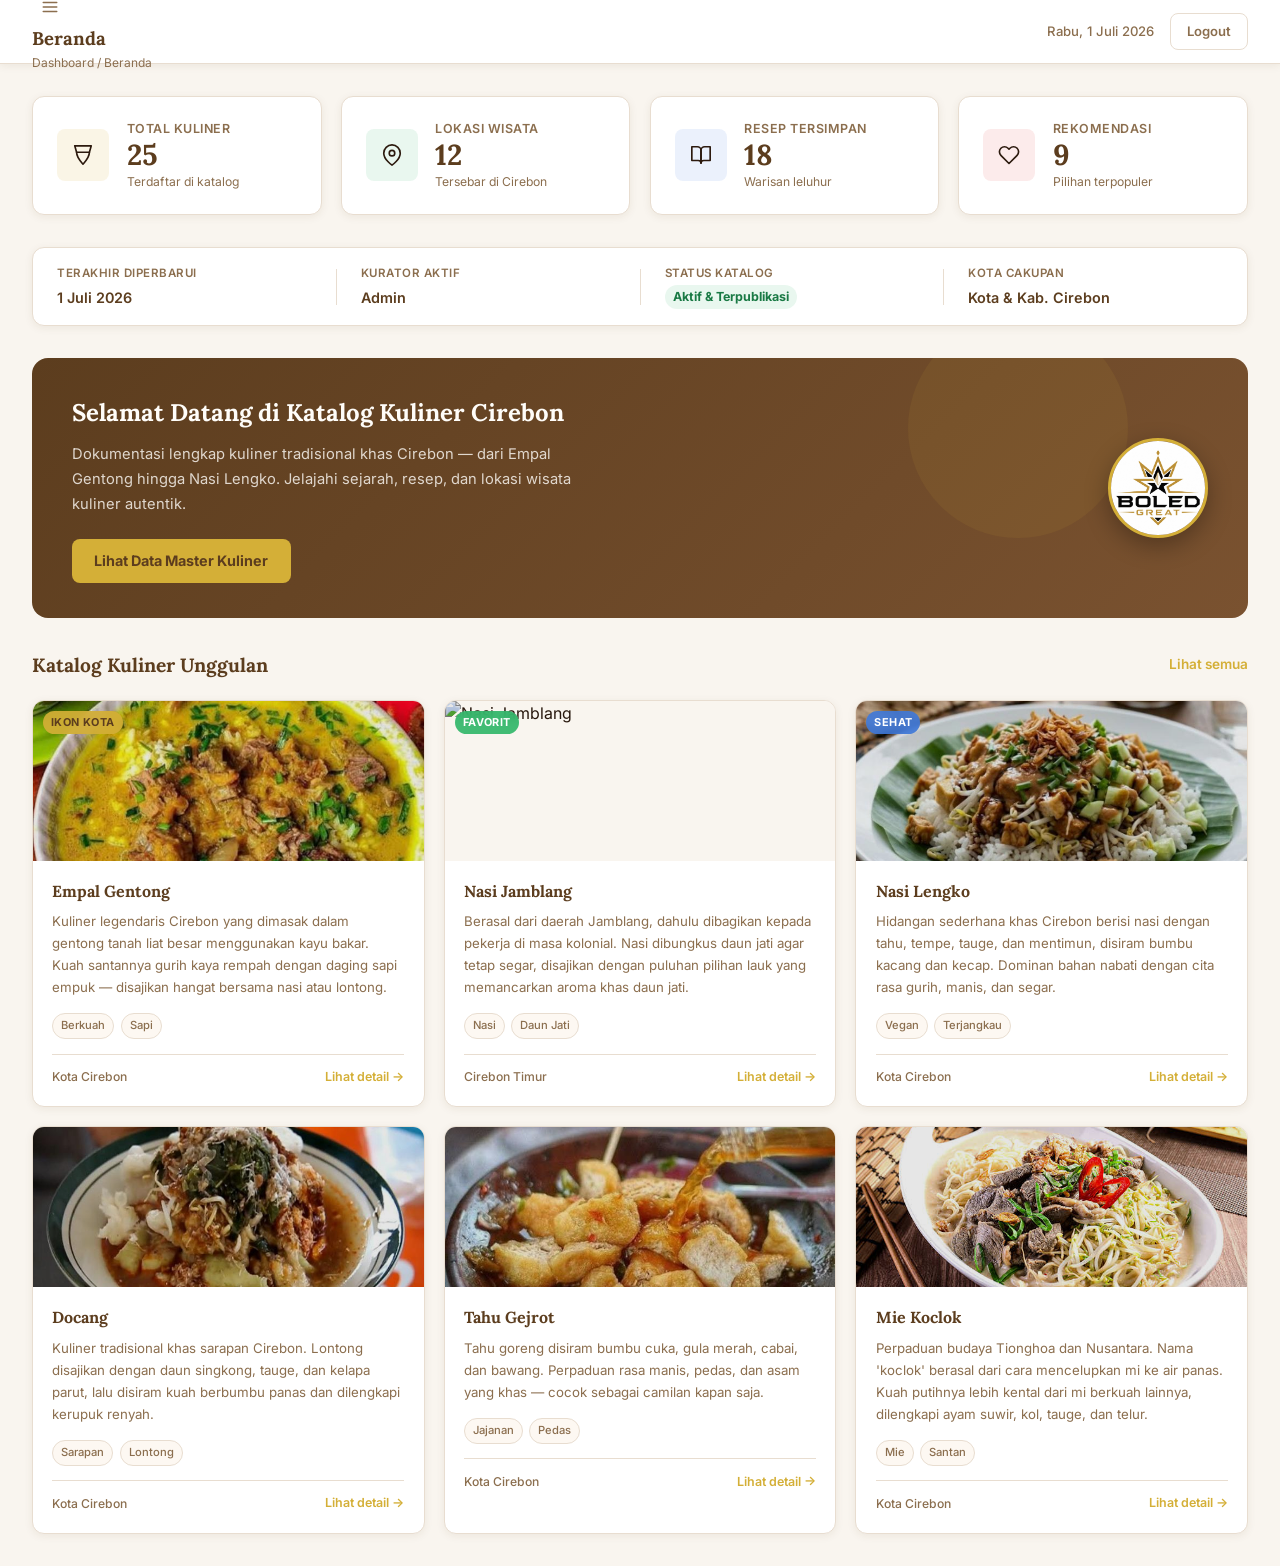
==== commit 971e893e: "feat: tambah dashboard, data master, detail makanan, sidebar toggle, megamendung login - Pisah halam" ====
--- a/dashboard.html
+++ b/dashboard.html
@@ -3,139 +3,311 @@
 <head>
     <meta charset="UTF-8">
     <meta name="viewport" content="width=device-width, initial-scale=1.0">
-    <title>Dashboard - Rasa Nusantara Cirebon</title>
+    <title>Dashboard — Katalog Kuliner Cirebon</title>
     <link rel="preconnect" href="https://fonts.googleapis.com">
     <link rel="preconnect" href="https://fonts.gstatic.com" crossorigin>
-    <link href="https://fonts.googleapis.com/css2?family=Lora:ital,wght@0,400;0,600;1,400&family=Inter:wght@400;500;600&display=swap" rel="stylesheet">
-    <link rel="stylesheet" href="css/pages/dashboard.css">
+    <link href="https://fonts.googleapis.com/css2?family=Lora:ital,wght@0,400;0,600;0,700;1,400&family=Inter:wght@400;500;600;700&display=swap" rel="stylesheet">
+    <link rel="stylesheet" href="style.css">
+    <link rel="stylesheet" href="dashboard.css">
 </head>
-<body>
-    <header class="dashboard-header">
-        <div class="header-container">
-            <div class="logo-section">
-                <div class="logo-circle">
-                    <span class="logo-text">RN</span>
-                </div>
-                <span class="site-title">Rasa Nusantara</span>
-            </div>
-
-            <nav class="main-nav">
-                <a href="#" class="nav-link active">Dashboard</a>
-                <a href="#" class="nav-link">Katalog</a>
-                <a href="#" class="nav-link">Tentang</a>
-            </nav>
-
-            <div class="user-section">
-                <span class="welcome-text">Halo, <strong id="userName">User</strong></span>
-                <button class="btn-logout" id="logoutBtn">Keluar</button>
-            </div>
-
-            <button class="mobile-menu-toggle" id="mobileMenuToggle">
-                <span class="hamburger"></span>
-            </button>
-        </div>
-    </header>
-
-    <div class="mobile-menu" id="mobileMenu">
-        <nav class="mobile-nav">
-            <a href="#" class="nav-link active">Dashboard</a>
-            <a href="#" class="nav-link">Katalog</a>
-            <a href="#" class="nav-link">Tentang</a>
-            <button class="btn-logout-mobile" id="logoutBtnMobile">Keluar</button>
-        </nav>
-    </div>
-
-    <section class="hero-section">
-        <div class="batik-overlay"></div>
-        <div class="hero-content">
-            <h2 class="hero-title">Kuliner Khas Cirebon</h2>
-            <p class="hero-subtitle">Dari nasi jamblang di atas daun jati sampai empal gentong yang dimasak dalam gentong tanah liat.</p>
-            <div class="search-container">
-                <div class="search-wrapper">
-                    <span class="search-icon">&#x2315;</span>
-                    <input type="text" id="searchInput" placeholder="Cari makanan..." class="search-input">
-                </div>
+<body class="app-body">
+
+<!-- Checkbox hack: sidebar toggle tanpa JS -->
+<input type="checkbox" id="sidebar-toggle" class="sidebar-toggle-input">
+
+<div class="app-layout">
+
+    <!-- SIDEBAR -->
+    <aside class="sidebar">
+        <!-- Tombol X tutup sidebar -->
+        <label for="sidebar-toggle" class="sidebar-close-btn" title="Tutup sidebar">
+            <svg width="18" height="18" viewBox="0 0 24 24" fill="none" stroke="currentColor" stroke-width="2" stroke-linecap="round" stroke-linejoin="round"><line x1="18" y1="6" x2="6" y2="18"/><line x1="6" y1="6" x2="18" y2="18"/></svg>
+        </label>
+
+        <div class="sidebar-header">
+            <img src="boled great.jpeg" alt="Logo" class="sidebar-logo-img">
+            <div class="sidebar-brand">
+                <span class="sidebar-brand-name">Rasa Nusantara</span>
+                <span class="sidebar-brand-sub">Katalog Kuliner Cirebon</span>
             </div>
         </div>
-    </section>
-
-    <section class="stats-section">
-        <div class="container">
-            <div class="stats-grid">
-                <div class="stat-card">
-                    <div class="stat-content">
-                        <h3 class="stat-number" id="totalMakanan">0</h3>
-                        <p class="stat-label">Makanan terdokumentasi</p>
-                    </div>
-                </div>
-                <div class="stat-card">
-                    <div class="stat-content">
-                        <h3 class="stat-number">5+</h3>
-                        <p class="stat-label">Lokasi di Cirebon</p>
-                    </div>
-                </div>
-                <div class="stat-card">
-                    <div class="stat-content">
-                        <h3 class="stat-number">100+</h3>
-                        <p class="stat-label">Tahun tradisi kuliner</p>
-                    </div>
-                </div>
+
+        <div class="sidebar-profile">
+            <div class="avatar">A</div>
+            <div class="profile-info">
+                <span class="profile-name">Hallo, Admin</span>
+                <span class="profile-role">Kurator Budaya</span>
             </div>
         </div>
-    </section>
-
-    <section class="filter-section">
-        <div class="container">
-            <h2 class="section-title">Katalog Makanan</h2>
-            <div class="filter-buttons">
-                <button class="filter-btn active" data-category="semua">Semua</button>
-                <button class="filter-btn" data-category="makanan-berat">Makanan Berat</button>
-                <button class="filter-btn" data-category="cemilan">Cemilan</button>
-                <button class="filter-btn" data-category="minuman">Minuman</button>
-                <button class="filter-btn" data-category="kue">Kue</button>
+
+        <nav class="sidebar-nav">
+            <a href="dashboard.html" class="nav-item active">
+                <span class="nav-icon">
+                    <svg width="16" height="16" viewBox="0 0 24 24" fill="none" stroke="currentColor" stroke-width="2" stroke-linecap="round" stroke-linejoin="round"><path d="M3 9l9-7 9 7v11a2 2 0 0 1-2 2H5a2 2 0 0 1-2-2z"/><polyline points="9 22 9 12 15 12 15 22"/></svg>
+                </span>
+                <span>Beranda</span>
+            </a>
+            <a href="data-master.html" class="nav-item">
+                <span class="nav-icon">
+                    <svg width="16" height="16" viewBox="0 0 24 24" fill="none" stroke="currentColor" stroke-width="2" stroke-linecap="round" stroke-linejoin="round"><line x1="8" y1="6" x2="21" y2="6"/><line x1="8" y1="12" x2="21" y2="12"/><line x1="8" y1="18" x2="21" y2="18"/><line x1="3" y1="6" x2="3.01" y2="6"/><line x1="3" y1="12" x2="3.01" y2="12"/><line x1="3" y1="18" x2="3.01" y2="18"/></svg>
+                </span>
+                <span>Data Master Kuliner</span>
+            </a>
+            <a href="#" class="nav-item">
+                <span class="nav-icon">
+                    <svg width="16" height="16" viewBox="0 0 24 24" fill="none" stroke="currentColor" stroke-width="2" stroke-linecap="round" stroke-linejoin="round"><polygon points="12 2 15.09 8.26 22 9.27 17 14.14 18.18 21.02 12 17.77 5.82 21.02 7 14.14 2 9.27 8.91 8.26 12 2"/></svg>
+                </span>
+                <span>Rekomendasi Kuliner</span>
+            </a>
+            <a href="#" class="nav-item">
+                <span class="nav-icon">
+                    <svg width="16" height="16" viewBox="0 0 24 24" fill="none" stroke="currentColor" stroke-width="2" stroke-linecap="round" stroke-linejoin="round"><path d="M21 10c0 7-9 13-9 13s-9-6-9-13a9 9 0 0 1 18 0z"/><circle cx="12" cy="10" r="3"/></svg>
+                </span>
+                <span>Peta Lokasi Wisata</span>
+            </a>
+            <a href="#" class="nav-item">
+                <span class="nav-icon">
+                    <svg width="16" height="16" viewBox="0 0 24 24" fill="none" stroke="currentColor" stroke-width="2" stroke-linecap="round" stroke-linejoin="round"><circle cx="12" cy="12" r="10"/><line x1="12" y1="8" x2="12" y2="12"/><line x1="12" y1="16" x2="12.01" y2="16"/></svg>
+                </span>
+                <span>Tentang Kami</span>
+            </a>
+        </nav>
+
+        <div class="sidebar-footer">
+            <a href="index.html" class="sidebar-logout">
+                <svg width="14" height="14" viewBox="0 0 24 24" fill="none" stroke="currentColor" stroke-width="2" stroke-linecap="round" stroke-linejoin="round"><path d="M9 21H5a2 2 0 0 1-2-2V5a2 2 0 0 1 2-2h4"/><polyline points="16 17 21 12 16 7"/><line x1="21" y1="12" x2="9" y2="12"/></svg>
+                Logout
+            </a>
+        </div>
+    </aside>
+
+    <!-- Overlay untuk tutup sidebar saat klik di luar -->
+    <label for="sidebar-toggle" class="sidebar-overlay"></label>
+
+    <!-- MAIN -->
+    <div class="main-area">
+        <header class="topbar">
+            <div class="topbar-left">
+                <!-- Tombol hamburger buka sidebar -->
+                <label for="sidebar-toggle" class="sidebar-open-btn" title="Buka sidebar">
+                    <svg width="18" height="18" viewBox="0 0 24 24" fill="none" stroke="currentColor" stroke-width="2" stroke-linecap="round" stroke-linejoin="round"><line x1="3" y1="6" x2="21" y2="6"/><line x1="3" y1="12" x2="21" y2="12"/><line x1="3" y1="18" x2="21" y2="18"/></svg>
+                </label>
+                <div>
+                    <h1 class="topbar-title">Beranda</h1>
+                    <span class="topbar-breadcrumb">Dashboard / Beranda</span>
+                </div>
             </div>
-        </div>
-    </section>
-
-    <section class="catalog-section">
-        <div class="container">
-            <div class="food-grid" id="foodGrid"></div>
-            <div class="empty-state" id="emptyState" style="display: none;">
-                <div class="empty-icon">&#x2205;</div>
-                <h3>Tidak ada hasil</h3>
-                <p>Coba kata kunci yang berbeda</p>
+            <div class="topbar-right">
+                <span class="topbar-date">Rabu, 1 Juli 2026</span>
+                <a href="index.html" class="btn-logout-top">Logout</a>
             </div>
-        </div>
-    </section>
-
-    <footer class="dashboard-footer">
-        <div class="container">
-            <div class="footer-content">
-                <div class="footer-left">
-                    <div class="logo-section">
-                        <div class="logo-circle small">
-                            <span class="logo-text">RN</span>
-                        </div>
-                        <span class="footer-brand">Rasa Nusantara</span>
-                    </div>
-                    <p class="footer-desc">Mendokumentasikan kekayaan kuliner Cirebon untuk generasi mendatang.</p>
-                </div>
-                <div class="footer-right">
-                    <div class="footer-links">
-                        <h4>Tautan</h4>
-                        <a href="#">Tentang</a>
-                        <a href="#">Kontak</a>
-                        <a href="#">FAQ</a>
-                    </div>
-                </div>
-            </div>
-            <div class="footer-bottom">
-                <p>&copy; 2026 Rasa Nusantara Cirebon.</p>
-            </div>
-        </div>
-    </footer>
-
-    <script src="js/data/foods.js"></script>
-    <script src="js/pages/dashboard.js"></script>
+        </header>
+
+        <main class="content">
+
+            <!-- Stat Cards -->
+            <section class="stats-grid">
+                <div class="stat-card">
+                    <div class="stat-icon stat-icon--gold">
+                        <svg width="22" height="22" viewBox="0 0 24 24" fill="none" stroke="currentColor" stroke-width="1.8" stroke-linecap="round" stroke-linejoin="round"><path d="M3 2h18l-2 7H5z"/><path d="M5 9c0 5.523 4.477 10 7 13 2.523-3 7-7.477 7-13"/></svg>
+                    </div>
+                    <div class="stat-body">
+                        <span class="stat-label">Total Kuliner</span>
+                        <span class="stat-value">25</span>
+                        <span class="stat-note">Terdaftar di katalog</span>
+                    </div>
+                </div>
+                <div class="stat-card">
+                    <div class="stat-icon stat-icon--green">
+                        <svg width="22" height="22" viewBox="0 0 24 24" fill="none" stroke="currentColor" stroke-width="1.8" stroke-linecap="round" stroke-linejoin="round"><path d="M21 10c0 7-9 13-9 13s-9-6-9-13a9 9 0 0 1 18 0z"/><circle cx="12" cy="10" r="3"/></svg>
+                    </div>
+                    <div class="stat-body">
+                        <span class="stat-label">Lokasi Wisata</span>
+                        <span class="stat-value">12</span>
+                        <span class="stat-note">Tersebar di Cirebon</span>
+                    </div>
+                </div>
+                <div class="stat-card">
+                    <div class="stat-icon stat-icon--blue">
+                        <svg width="22" height="22" viewBox="0 0 24 24" fill="none" stroke="currentColor" stroke-width="1.8" stroke-linecap="round" stroke-linejoin="round"><path d="M2 3h6a4 4 0 0 1 4 4v14a3 3 0 0 0-3-3H2z"/><path d="M22 3h-6a4 4 0 0 0-4 4v14a3 3 0 0 1 3-3h7z"/></svg>
+                    </div>
+                    <div class="stat-body">
+                        <span class="stat-label">Resep Tersimpan</span>
+                        <span class="stat-value">18</span>
+                        <span class="stat-note">Warisan leluhur</span>
+                    </div>
+                </div>
+                <div class="stat-card">
+                    <div class="stat-icon stat-icon--red">
+                        <svg width="22" height="22" viewBox="0 0 24 24" fill="none" stroke="currentColor" stroke-width="1.8" stroke-linecap="round" stroke-linejoin="round"><path d="M20.84 4.61a5.5 5.5 0 0 0-7.78 0L12 5.67l-1.06-1.06a5.5 5.5 0 0 0-7.78 7.78l1.06 1.06L12 21.23l7.78-7.78 1.06-1.06a5.5 5.5 0 0 0 0-7.78z"/></svg>
+                    </div>
+                    <div class="stat-body">
+                        <span class="stat-label">Rekomendasi</span>
+                        <span class="stat-value">9</span>
+                        <span class="stat-note">Pilihan terpopuler</span>
+                    </div>
+                </div>
+            </section>
+
+            <!-- Info Strip -->
+            <section class="info-strip">
+                <div class="info-strip-item">
+                    <span class="info-strip-label">Terakhir diperbarui</span>
+                    <span class="info-strip-value">1 Juli 2026</span>
+                </div>
+                <div class="info-strip-divider"></div>
+                <div class="info-strip-item">
+                    <span class="info-strip-label">Kurator aktif</span>
+                    <span class="info-strip-value">Admin</span>
+                </div>
+                <div class="info-strip-divider"></div>
+                <div class="info-strip-item">
+                    <span class="info-strip-label">Status katalog</span>
+                    <span class="info-strip-value info-strip-badge">Aktif &amp; Terpublikasi</span>
+                </div>
+                <div class="info-strip-divider"></div>
+                <div class="info-strip-item">
+                    <span class="info-strip-label">Kota cakupan</span>
+                    <span class="info-strip-value">Kota &amp; Kab. Cirebon</span>
+                </div>
+            </section>
+
+            <!-- Welcome Banner -->
+            <section class="welcome-banner">
+                <div class="welcome-banner-text">
+                    <h2>Selamat Datang di Katalog Kuliner Cirebon</h2>
+                    <p>Dokumentasi lengkap kuliner tradisional khas Cirebon — dari Empal Gentong hingga Nasi Lengko. Jelajahi sejarah, resep, dan lokasi wisata kuliner autentik.</p>
+                    <a href="data-master.html" class="btn-primary">Lihat Data Master Kuliner</a>
+                </div>
+                <div class="welcome-banner-img">
+                    <img src="boled great.jpeg" alt="Boled Great">
+                </div>
+            </section>
+
+            <!-- Katalog Unggulan -->
+            <section class="section">
+                <div class="section-header">
+                    <h3 class="section-title">Katalog Kuliner Unggulan</h3>
+                    <a href="data-master.html" class="section-link">Lihat semua</a>
+                </div>
+                <div class="product-grid">
+
+                    <div class="product-card">
+                        <div class="product-card-top">
+                            <img src="assets/empal-gentong.jpeg" alt="Empal Gentong" class="product-card-img">
+                            <span class="product-badge">Ikon Kota</span>
+                        </div>
+                        <div class="product-card-body">
+                            <h4>Empal Gentong</h4>
+                            <p>Kuliner legendaris Cirebon yang dimasak dalam gentong tanah liat besar menggunakan kayu bakar. Kuah santannya gurih kaya rempah dengan daging sapi empuk — disajikan hangat bersama nasi atau lontong.</p>
+                            <div class="product-meta">
+                                <span class="tag">Berkuah</span>
+                                <span class="tag">Sapi</span>
+                            </div>
+                            <div class="product-footer">
+                                <span class="product-origin">Kota Cirebon</span>
+                                <a href="detail-empal-gentong.html" class="product-detail-link">Lihat detail</a>
+                            </div>
+                        </div>
+                    </div>
+
+                    <div class="product-card">
+                        <div class="product-card-top">
+                            <img src="nasi-jamblang.jpeg" alt="Nasi Jamblang" class="product-card-img">
+                            <span class="product-badge product-badge--green">Favorit</span>
+                        </div>
+                        <div class="product-card-body">
+                            <h4>Nasi Jamblang</h4>
+                            <p>Berasal dari daerah Jamblang, dahulu dibagikan kepada pekerja di masa kolonial. Nasi dibungkus daun jati agar tetap segar, disajikan dengan puluhan pilihan lauk yang memancarkan aroma khas daun jati.</p>
+                            <div class="product-meta">
+                                <span class="tag">Nasi</span>
+                                <span class="tag">Daun Jati</span>
+                            </div>
+                            <div class="product-footer">
+                                <span class="product-origin">Cirebon Timur</span>
+                                <a href="detail-nasi-jamblang.html" class="product-detail-link">Lihat detail</a>
+                            </div>
+                        </div>
+                    </div>
+
+                    <div class="product-card">
+                        <div class="product-card-top">
+                            <img src="assets/lengko.jpeg" alt="Nasi Lengko" class="product-card-img">
+                            <span class="product-badge product-badge--blue">Sehat</span>
+                        </div>
+                        <div class="product-card-body">
+                            <h4>Nasi Lengko</h4>
+                            <p>Hidangan sederhana khas Cirebon berisi nasi dengan tahu, tempe, tauge, dan mentimun, disiram bumbu kacang dan kecap. Dominan bahan nabati dengan cita rasa gurih, manis, dan segar.</p>
+                            <div class="product-meta">
+                                <span class="tag">Vegan</span>
+                                <span class="tag">Terjangkau</span>
+                            </div>
+                            <div class="product-footer">
+                                <span class="product-origin">Kota Cirebon</span>
+                                <a href="detail-nasi-lengko.html" class="product-detail-link">Lihat detail</a>
+                            </div>
+                        </div>
+                    </div>
+
+                    <div class="product-card">
+                        <div class="product-card-top">
+                            <img src="assets/docang.jpeg" alt="Docang" class="product-card-img">
+                        </div>
+                        <div class="product-card-body">
+                            <h4>Docang</h4>
+                            <p>Kuliner tradisional khas sarapan Cirebon. Lontong disajikan dengan daun singkong, tauge, dan kelapa parut, lalu disiram kuah berbumbu panas dan dilengkapi kerupuk renyah.</p>
+                            <div class="product-meta">
+                                <span class="tag">Sarapan</span>
+                                <span class="tag">Lontong</span>
+                            </div>
+                            <div class="product-footer">
+                                <span class="product-origin">Kota Cirebon</span>
+                                <a href="detail-docang.html" class="product-detail-link">Lihat detail</a>
+                            </div>
+                        </div>
+                    </div>
+
+                    <div class="product-card">
+                        <div class="product-card-top">
+                            <img src="assets/tahu-gejrot.jpeg" alt="Tahu Gejrot" class="product-card-img">
+                        </div>
+                        <div class="product-card-body">
+                            <h4>Tahu Gejrot</h4>
+                            <p>Tahu goreng disiram bumbu cuka, gula merah, cabai, dan bawang. Perpaduan rasa manis, pedas, dan asam yang khas — cocok sebagai camilan kapan saja.</p>
+                            <div class="product-meta">
+                                <span class="tag">Jajanan</span>
+                                <span class="tag">Pedas</span>
+                            </div>
+                            <div class="product-footer">
+                                <span class="product-origin">Kota Cirebon</span>
+                                <a href="detail-tahu-gejrot.html" class="product-detail-link">Lihat detail</a>
+                            </div>
+                        </div>
+                    </div>
+
+                    <div class="product-card">
+                        <div class="product-card-top">
+                            <img src="assets/mie-koclok.jpg" alt="Mie Koclok" class="product-card-img">
+                        </div>
+                        <div class="product-card-body">
+                            <h4>Mie Koclok</h4>
+                            <p>Perpaduan budaya Tionghoa dan Nusantara. Nama 'koclok' berasal dari cara mencelupkan mi ke air panas. Kuah putihnya lebih kental dari mi berkuah lainnya, dilengkapi ayam suwir, kol, tauge, dan telur.</p>
+                            <div class="product-meta">
+                                <span class="tag">Mie</span>
+                                <span class="tag">Santan</span>
+                            </div>
+                            <div class="product-footer">
+                                <span class="product-origin">Kota Cirebon</span>
+                                <a href="detail-mie-koclok.html" class="product-detail-link">Lihat detail</a>
+                            </div>
+                        </div>
+                    </div>
+
+                </div>
+            </section>
+
+        </main>
+    </div>
+</div>
 </body>
 </html>
--- a/style.css
+++ b/style.css
@@ -0,0 +1,357 @@
+/* ============================================
+   STYLE.CSS — Shared Tokens + Login Page
+   Katalog Kuliner Cirebon
+   ============================================ */
+
+/* ---------- CSS Variables ---------- */
+:root {
+    --primary:        #5c3d1e;
+    --primary-hover:  #7a5230;
+    --accent:         #d4af37;
+    --white:          #ffffff;
+    --off-white:      #FFFDF9;
+    --bg:             #f9f5ef;
+    --text:           #2c1a0e;
+    --text-muted:     #8b6e4e;
+    --border-light:   #e8ddd0;
+    --input-bg:       #fdf8f2;
+    --shadow-sm:      0 2px 8px rgba(92, 61, 30, 0.08);
+    --shadow-md:      0 8px 24px rgba(92, 61, 30, 0.12);
+    --radius-sm:      8px;
+    --radius-md:      12px;
+    --radius-lg:      16px;
+}
+
+/* ---------- Reset ---------- */
+*, *::before, *::after {
+    box-sizing: border-box;
+    margin: 0;
+    padding: 0;
+}
+
+html { scroll-behavior: smooth; }
+
+body {
+    font-family: 'Inter', sans-serif;
+    font-size: 1rem;
+    color: var(--text);
+    line-height: 1.6;
+    -webkit-font-smoothing: antialiased;
+}
+
+img    { display: block; max-width: 100%; }
+a      { text-decoration: none; color: inherit; }
+button { cursor: pointer; font-family: inherit; }
+
+/* ============================================
+   LOGIN PAGE
+   ============================================ */
+
+.login-body {
+    background: var(--bg);
+    min-height: 100vh;
+    display: flex;
+    align-items: stretch;
+}
+
+.login-container {
+    display: grid;
+    grid-template-columns: 1fr 1fr;
+    width: 100%;
+    min-height: 100vh;
+}
+
+/* ---- Sisi Kiri ---- */
+.login-left {
+    background:
+        linear-gradient(160deg, rgba(30, 15, 5, 0.72) 0%, rgba(20, 8, 2, 0.82) 100%),
+        url('assets/megamendung.png');
+    background-size: cover, cover;
+    background-position: center, center;
+    background-repeat: no-repeat, no-repeat;
+    display: flex;
+    align-items: center;
+    justify-content: center;
+    padding: 4rem;
+    border-right: 2px solid var(--accent);
+    position: relative;
+    overflow: hidden;
+}
+
+/* dekorasi lingkaran latar */
+.login-left::before {
+    content: '';
+    position: absolute;
+    width: 400px;
+    height: 400px;
+    border-radius: 50%;
+    border: 1px solid rgba(212, 175, 55, 0.12);
+    top: -100px;
+    right: -80px;
+    pointer-events: none;
+}
+
+.login-left::after {
+    content: '';
+    position: absolute;
+    width: 240px;
+    height: 240px;
+    border-radius: 50%;
+    border: 1px solid rgba(212, 175, 55, 0.08);
+    bottom: -60px;
+    left: -40px;
+    pointer-events: none;
+}
+
+.welcome-content {
+    color: var(--off-white);
+    max-width: 460px;
+    position: relative;
+    z-index: 1;
+}
+
+/* Logo — horizontal inline */
+.login-logo-wrap {
+    display: flex;
+    align-items: center;
+    gap: 1rem;
+    margin-bottom: 2.2rem;
+}
+
+.login-logo-img {
+    width: 56px;
+    height: 56px;
+    border-radius: 50%;
+    object-fit: cover;
+    border: 2px solid var(--accent);
+    flex-shrink: 0;
+}
+
+.login-logo-text {
+    display: flex;
+    flex-direction: column;
+    gap: 2px;
+}
+
+.login-brand-main {
+    font-family: 'Lora', serif;
+    font-size: 1.05rem;
+    font-weight: 700;
+    color: var(--accent);
+    line-height: 1.2;
+}
+
+.login-brand-sub {
+    font-size: 0.78rem;
+    color: rgba(255, 253, 249, 0.55);
+    line-height: 1.2;
+}
+
+/* Heading */
+.login-heading {
+    font-family: 'Lora', serif;
+    font-size: 2.8rem;
+    font-weight: 700;
+    line-height: 1.15;
+    margin-bottom: 1rem;
+    color: var(--off-white);
+    text-shadow: 2px 4px 10px rgba(0, 0, 0, 0.3);
+}
+
+.login-heading span {
+    display: block;
+    font-style: italic;
+    font-weight: 400;
+    color: var(--accent);
+}
+
+.subtitle {
+    font-size: 1rem;
+    line-height: 1.75;
+    color: rgba(255, 253, 249, 0.82);
+    margin-bottom: 2.2rem;
+}
+
+.feature-list {
+    display: flex;
+    flex-direction: column;
+    gap: 1rem;
+    border-top: 1px solid rgba(212, 175, 55, 0.25);
+    padding-top: 1.8rem;
+}
+
+.feature-item {
+    display: flex;
+    align-items: center;
+    gap: 0.85rem;
+    font-size: 0.92rem;
+    color: rgba(255, 253, 249, 0.88);
+    font-weight: 500;
+}
+
+.feature-item::before {
+    content: '';
+    width: 6px;
+    height: 6px;
+    border-radius: 50%;
+    background: var(--accent);
+    flex-shrink: 0;
+}
+
+/* ---- Sisi Kanan ---- */
+.login-right {
+    background: var(--white);
+    display: flex;
+    align-items: center;
+    justify-content: center;
+    padding: 3rem 4rem;
+}
+
+.login-box {
+    width: 100%;
+    max-width: 400px;
+}
+
+.logo-section {
+    margin-bottom: 2.2rem;
+}
+
+.logo-section h2 {
+    font-family: 'Lora', serif;
+    font-size: 2rem;
+    font-weight: 700;
+    color: var(--primary);
+    margin-bottom: 0.4rem;
+}
+
+.logo-section p {
+    font-size: 0.92rem;
+    color: var(--text-muted);
+}
+
+/* Form */
+.login-form {
+    display: flex;
+    flex-direction: column;
+    gap: 1.3rem;
+}
+
+.form-group {
+    display: flex;
+    flex-direction: column;
+    gap: 0.5rem;
+}
+
+.form-group label {
+    font-size: 0.8rem;
+    font-weight: 600;
+    color: var(--text);
+    text-transform: uppercase;
+    letter-spacing: 0.6px;
+}
+
+.input-wrapper input {
+    width: 100%;
+    padding: 0.85rem 1rem;
+    border: 1.5px solid var(--border-light);
+    border-radius: var(--radius-sm);
+    font-family: 'Inter', sans-serif;
+    font-size: 0.97rem;
+    background: var(--input-bg);
+    color: var(--text);
+    transition: border-color 0.2s, box-shadow 0.2s;
+    outline: none;
+}
+
+.input-wrapper input:focus {
+    border-color: var(--accent);
+    background: var(--white);
+    box-shadow: 0 0 0 3px rgba(212, 175, 55, 0.12);
+}
+
+.btn-login {
+    width: 100%;
+    padding: 0.95rem 1rem;
+    background: linear-gradient(135deg, var(--primary) 0%, var(--primary-hover) 100%);
+    color: #fff;
+    border: none;
+    border-radius: var(--radius-sm);
+    font-family: 'Inter', sans-serif;
+    font-size: 0.97rem;
+    font-weight: 600;
+    letter-spacing: 0.2px;
+    transition: opacity 0.2s, transform 0.15s;
+    margin-top: 0.2rem;
+}
+
+.btn-login:hover  { opacity: 0.9; transform: translateY(-1px); }
+.btn-login:active { transform: translateY(0); }
+
+/* Footer info */
+.login-footer {
+    margin-top: 1.8rem;
+    text-align: center;
+}
+
+.login-footer p {
+    font-size: 0.75rem;
+    color: var(--text-muted);
+    text-transform: uppercase;
+    letter-spacing: 0.8px;
+    margin-bottom: 0.5rem;
+}
+
+.demo-info {
+    font-size: 0.85rem;
+    color: var(--primary);
+    background: var(--input-bg);
+    padding: 10px 13px;
+    border-radius: var(--radius-sm);
+    border: 1px solid var(--border-light);
+    border-left: 3px solid var(--accent);
+    text-align: left;
+    line-height: 1.6;
+}
+
+/* ============================================
+   RESPONSIVE — LOGIN
+   ============================================ */
+@media (max-width: 860px) {
+    .login-container {
+        grid-template-columns: 1fr;
+    }
+
+    .login-left {
+        padding: 3rem 2rem;
+        min-height: 340px;
+        border-right: none;
+        border-bottom: 2px solid var(--accent);
+    }
+
+    .login-heading {
+        font-size: 2.2rem;
+    }
+
+    .login-right {
+        padding: 2.5rem 1.5rem;
+    }
+}
+
+@media (max-width: 480px) {
+    .login-left {
+        padding: 2.5rem 1.2rem;
+        min-height: 280px;
+    }
+
+    .login-heading {
+        font-size: 1.9rem;
+    }
+
+    .login-right {
+        padding: 2rem 1.2rem;
+    }
+
+    .logo-section h2 {
+        font-size: 1.6rem;
+    }
+}
--- a/dashboard.css
+++ b/dashboard.css
@@ -0,0 +1,1322 @@
+/* ============================================
+   DASHBOARD.CSS — App Layout, Sidebar, Topbar,
+   Content, Cards, Table, Badges
+   Katalog Kuliner Cirebon
+   ============================================ */
+
+/* ---------- App Body ---------- */
+.app-body {
+    background: var(--bg);
+    min-height: 100vh;
+    margin: 0;
+    padding: 0;
+}
+
+/* ---------- App Layout (sidebar + main) ---------- */
+.app-layout {
+    display: flex;
+    min-height: 100vh;
+}
+
+/* ============================================
+   SIDEBAR
+   ============================================ */
+.sidebar {
+    background: linear-gradient(180deg, var(--primary) 0%, #3a2410 100%);
+    display: flex;
+    flex-direction: column;
+    /* positioning diatur oleh .sidebar-toggle-input:checked di bawah */
+}
+
+/* Header */
+.sidebar-header {
+    display: flex;
+    align-items: center;
+    gap: 0.85rem;
+    padding: 1.5rem 1.4rem 1.2rem;
+    border-bottom: 1px solid rgba(212,175,55,0.2);
+}
+
+.sidebar-logo-img {
+    width: 42px;
+    height: 42px;
+    border-radius: 50%;
+    object-fit: cover;
+    border: 2px solid var(--accent);
+    flex-shrink: 0;
+}
+
+.sidebar-brand {
+    display: flex;
+    flex-direction: column;
+    gap: 2px;
+}
+
+.sidebar-brand-name {
+    font-family: 'Lora', serif;
+    font-size: 0.95rem;
+    font-weight: 700;
+    color: var(--accent);
+    line-height: 1.2;
+}
+
+.sidebar-brand-sub {
+    font-size: 0.72rem;
+    color: rgba(255,253,249,0.6);
+    line-height: 1.2;
+}
+
+/* Profile */
+.sidebar-profile {
+    display: flex;
+    align-items: center;
+    gap: 0.8rem;
+    padding: 1rem 1.4rem;
+    background: rgba(0,0,0,0.15);
+    margin: 0.8rem 0.8rem 0;
+    border-radius: var(--radius-sm);
+    border: 1px solid rgba(212,175,55,0.15);
+}
+
+.avatar {
+    width: 36px;
+    height: 36px;
+    border-radius: 50%;
+    background: var(--accent);
+    color: var(--primary);
+    font-weight: 700;
+    font-size: 0.95rem;
+    display: flex;
+    align-items: center;
+    justify-content: center;
+    flex-shrink: 0;
+}
+
+.profile-info {
+    display: flex;
+    flex-direction: column;
+    gap: 2px;
+}
+
+.profile-name {
+    font-size: 0.85rem;
+    font-weight: 600;
+    color: var(--off-white);
+    line-height: 1.2;
+}
+
+.profile-role {
+    font-size: 0.72rem;
+    color: rgba(255,253,249,0.55);
+}
+
+/* Nav */
+.sidebar-nav {
+    display: flex;
+    flex-direction: column;
+    gap: 2px;
+    padding: 1rem 0.8rem;
+    flex: 1;
+}
+
+.nav-item {
+    display: flex;
+    align-items: center;
+    gap: 0.75rem;
+    padding: 0.7rem 1rem;
+    border-radius: var(--radius-sm);
+    font-size: 0.9rem;
+    font-weight: 500;
+    color: rgba(255,253,249,0.7);
+    transition: background 0.15s, color 0.15s;
+    text-decoration: none;
+}
+
+.nav-item:hover {
+    background: rgba(212,175,55,0.12);
+    color: var(--off-white);
+}
+
+.nav-item.active {
+    background: rgba(212,175,55,0.18);
+    color: var(--accent);
+    border-left: 3px solid var(--accent);
+    padding-left: calc(1rem - 3px);
+}
+
+.nav-icon {
+    font-size: 1rem;
+    width: 20px;
+    text-align: center;
+    flex-shrink: 0;
+}
+
+/* Footer / Logout */
+.sidebar-footer {
+    padding: 1rem 0.8rem 1.4rem;
+    border-top: 1px solid rgba(212,175,55,0.15);
+}
+
+.sidebar-logout {
+    display: flex;
+    align-items: center;
+    gap: 0.6rem;
+    padding: 0.65rem 1rem;
+    border-radius: var(--radius-sm);
+    font-size: 0.87rem;
+    font-weight: 500;
+    color: rgba(255,253,249,0.55);
+    transition: background 0.15s, color 0.15s;
+    text-decoration: none;
+}
+
+.sidebar-logout:hover {
+    background: rgba(255,80,80,0.12);
+    color: #ff8080;
+}
+
+/* ============================================
+   MAIN AREA
+   ============================================ */
+/* .main-area diatur di section SIDEBAR COLLAPSIBLE di bawah */
+
+/* ---------- Topbar ---------- */
+.topbar {
+    background: var(--white);
+    border-bottom: 1px solid var(--border-light);
+    padding: 0 2rem;
+    height: 64px;
+    display: flex;
+    align-items: center;
+    justify-content: space-between;
+    position: sticky;
+    top: 0;
+    z-index: 50;
+    box-shadow: var(--shadow-sm);
+}
+
+.topbar-left {
+    display: flex;
+    flex-direction: column;
+    gap: 2px;
+}
+
+.topbar-title {
+    font-family: 'Lora', serif;
+    font-size: 1.15rem;
+    font-weight: 700;
+    color: var(--primary);
+    line-height: 1.2;
+}
+
+.topbar-breadcrumb {
+    font-size: 0.75rem;
+    color: var(--text-muted);
+}
+
+.topbar-right {
+    display: flex;
+    align-items: center;
+    gap: 1rem;
+}
+
+.topbar-date {
+    font-size: 0.82rem;
+    color: var(--text-muted);
+    font-weight: 500;
+}
+
+.btn-logout-top {
+    padding: 0.45rem 1rem;
+    background: transparent;
+    border: 1.5px solid var(--border-light);
+    border-radius: var(--radius-sm);
+    font-size: 0.82rem;
+    font-weight: 600;
+    color: var(--text-muted);
+    transition: border-color 0.15s, color 0.15s, background 0.15s;
+    text-decoration: none;
+}
+
+.btn-logout-top:hover {
+    border-color: #e06060;
+    color: #c04040;
+    background: rgba(220,60,60,0.05);
+}
+
+/* ---------- Content Area ---------- */
+.content {
+    padding: 2rem;
+    display: flex;
+    flex-direction: column;
+    gap: 2rem;
+    flex: 1;
+}
+
+/* ============================================
+   STATS GRID (dashboard)
+   ============================================ */
+.stats-grid {
+    display: grid;
+    grid-template-columns: repeat(4, 1fr);
+    gap: 1.2rem;
+}
+
+.stat-card {
+    background: var(--white);
+    border: 1px solid var(--border-light);
+    border-radius: var(--radius-md);
+    padding: 1.4rem 1.5rem;
+    display: flex;
+    align-items: center;
+    gap: 1.1rem;
+    box-shadow: var(--shadow-sm);
+    transition: box-shadow 0.2s;
+}
+
+.stat-card:hover {
+    box-shadow: var(--shadow-md);
+}
+
+.stat-icon {
+    font-size: 1.8rem;
+    width: 52px;
+    height: 52px;
+    border-radius: var(--radius-sm);
+    display: flex;
+    align-items: center;
+    justify-content: center;
+    flex-shrink: 0;
+}
+
+.stat-icon--gold  { background: rgba(212,175,55,0.12); }
+.stat-icon--green { background: rgba(40,180,100,0.1); }
+.stat-icon--blue  { background: rgba(60,120,220,0.1); }
+.stat-icon--red   { background: rgba(220,60,60,0.1); }
+
+.stat-body {
+    display: flex;
+    flex-direction: column;
+    gap: 2px;
+}
+
+.stat-label {
+    font-size: 0.78rem;
+    font-weight: 600;
+    color: var(--text-muted);
+    text-transform: uppercase;
+    letter-spacing: 0.5px;
+}
+
+.stat-value {
+    font-family: 'Lora', serif;
+    font-size: 1.8rem;
+    font-weight: 700;
+    color: var(--primary);
+    line-height: 1;
+}
+
+.stat-note {
+    font-size: 0.76rem;
+    color: var(--text-muted);
+}
+
+/* ============================================
+   WELCOME BANNER (dashboard)
+   ============================================ */
+.welcome-banner {
+    background: linear-gradient(135deg, var(--primary) 0%, #7a5230 100%);
+    border-radius: var(--radius-lg);
+    padding: 2.2rem 2.5rem;
+    display: flex;
+    align-items: center;
+    justify-content: space-between;
+    gap: 2rem;
+    overflow: hidden;
+    position: relative;
+}
+
+.welcome-banner::before {
+    content: '';
+    position: absolute;
+    top: -40px;
+    right: 120px;
+    width: 220px;
+    height: 220px;
+    background: rgba(212,175,55,0.08);
+    border-radius: 50%;
+    pointer-events: none;
+}
+
+.welcome-banner-text {
+    position: relative;
+    z-index: 1;
+}
+
+.welcome-banner-text h2 {
+    font-family: 'Lora', serif;
+    font-size: 1.5rem;
+    font-weight: 700;
+    color: var(--off-white);
+    margin-bottom: 0.6rem;
+}
+
+.welcome-banner-text p {
+    font-size: 0.92rem;
+    color: rgba(255,253,249,0.8);
+    line-height: 1.7;
+    max-width: 500px;
+    margin-bottom: 1.4rem;
+}
+
+.btn-primary {
+    display: inline-block;
+    padding: 0.65rem 1.4rem;
+    background: var(--accent);
+    color: var(--primary);
+    border-radius: var(--radius-sm);
+    font-size: 0.9rem;
+    font-weight: 700;
+    text-decoration: none;
+    transition: opacity 0.2s, transform 0.15s;
+}
+
+.btn-primary:hover {
+    opacity: 0.9;
+    transform: translateY(-1px);
+}
+
+.welcome-banner-img {
+    flex-shrink: 0;
+    z-index: 1;
+}
+
+.welcome-banner-img img {
+    width: 100px;
+    height: 100px;
+    border-radius: 50%;
+    object-fit: cover;
+    border: 3px solid var(--accent);
+    box-shadow: 0 8px 24px rgba(0,0,0,0.3);
+}
+
+/* ============================================
+   SECTION (dashboard katalog)
+   ============================================ */
+.section-header {
+    display: flex;
+    align-items: center;
+    justify-content: space-between;
+    margin-bottom: 1.2rem;
+}
+
+.section-title {
+    font-family: 'Lora', serif;
+    font-size: 1.2rem;
+    font-weight: 700;
+    color: var(--primary);
+}
+
+.section-link {
+    font-size: 0.85rem;
+    font-weight: 600;
+    color: var(--accent);
+    text-decoration: none;
+    transition: color 0.15s;
+}
+
+/* ============================================
+   INFO STRIP (di bawah stat cards)
+   ============================================ */
+.info-strip {
+    display: flex;
+    align-items: center;
+    gap: 0;
+    background: var(--white);
+    border: 1px solid var(--border-light);
+    border-radius: var(--radius-md);
+    padding: 1rem 1.5rem;
+    box-shadow: var(--shadow-sm);
+    flex-wrap: wrap;
+}
+
+.info-strip-item {
+    display: flex;
+    flex-direction: column;
+    gap: 3px;
+    padding: 0 1.5rem;
+    flex: 1;
+    min-width: 140px;
+}
+
+.info-strip-item:first-child { padding-left: 0; }
+.info-strip-item:last-child  { padding-right: 0; }
+
+.info-strip-label {
+    font-size: 0.72rem;
+    color: var(--text-muted);
+    text-transform: uppercase;
+    letter-spacing: 0.5px;
+    font-weight: 600;
+}
+
+.info-strip-value {
+    font-size: 0.9rem;
+    font-weight: 600;
+    color: var(--primary);
+}
+
+.info-strip-badge {
+    display: inline-block;
+    background: rgba(40,180,100,0.1);
+    color: #1a7a45;
+    padding: 2px 8px;
+    border-radius: 20px;
+    font-size: 0.78rem;
+    font-weight: 700;
+    width: fit-content;
+}
+
+.info-strip-divider {
+    width: 1px;
+    height: 36px;
+    background: var(--border-light);
+    flex-shrink: 0;
+}
+
+/* ============================================
+   PRODUCT GRID (dashboard katalog)
+   ============================================ */
+.product-grid {
+    display: grid;
+    grid-template-columns: repeat(3, 1fr);
+    gap: 1.2rem;
+}
+
+.product-card {
+    background: var(--white);
+    border: 1px solid var(--border-light);
+    border-radius: var(--radius-md);
+    overflow: hidden;
+    position: relative;
+    transition: box-shadow 0.2s, transform 0.15s;
+    box-shadow: var(--shadow-sm);
+}
+
+.product-card:hover {
+    box-shadow: var(--shadow-md);
+    transform: translateY(-2px);
+}
+
+/* foto di atas card */
+.product-card-top {
+    position: relative;
+    height: 160px;
+    overflow: hidden;
+    background: var(--bg);
+}
+
+.product-card-img {
+    width: 100%;
+    height: 100%;
+    object-fit: cover;
+    display: block;
+    filter: brightness(0.9);
+}
+
+.product-card-body {
+    padding: 1.1rem 1.2rem 1.2rem;
+}
+
+.product-badge {
+    position: absolute;
+    top: 10px;
+    left: 10px;
+    font-size: 0.68rem;
+    font-weight: 700;
+    padding: 3px 8px;
+    border-radius: 20px;
+    background: rgba(212,175,55,0.92);
+    color: var(--primary);
+    text-transform: uppercase;
+    letter-spacing: 0.4px;
+    backdrop-filter: blur(4px);
+}
+
+.product-badge--green { background: rgba(40,180,100,0.88); color: #fff; }
+.product-badge--blue  { background: rgba(60,120,220,0.88); color: #fff; }
+
+.product-card h4 {
+    font-family: 'Lora', serif;
+    font-size: 1rem;
+    font-weight: 700;
+    color: var(--primary);
+    margin-bottom: 0.45rem;
+}
+
+.product-card p {
+    font-size: 0.83rem;
+    color: var(--text-muted);
+    line-height: 1.65;
+    margin-bottom: 0.9rem;
+}
+
+.product-meta {
+    display: flex;
+    gap: 0.4rem;
+    flex-wrap: wrap;
+    margin-bottom: 0.9rem;
+}
+
+.tag {
+    font-size: 0.7rem;
+    padding: 3px 8px;
+    border-radius: 20px;
+    background: var(--input-bg);
+    color: var(--text-muted);
+    border: 1px solid var(--border-light);
+    font-weight: 500;
+}
+
+/* footer card: lokasi + harga */
+.product-footer {
+    display: flex;
+    align-items: center;
+    justify-content: space-between;
+    padding-top: 0.75rem;
+    border-top: 1px solid var(--border-light);
+}
+
+.product-origin {
+    font-size: 0.76rem;
+    color: var(--text-muted);
+    font-weight: 500;
+}
+
+.product-price {
+    font-size: 0.85rem;
+    font-weight: 700;
+    color: var(--primary);
+}
+
+/* Link "Lihat detail" di product card */
+.product-detail-link {
+    font-size: 0.78rem;
+    font-weight: 600;
+    color: var(--accent);
+    text-decoration: none;
+    display: inline-flex;
+    align-items: center;
+    gap: 3px;
+    transition: color 0.15s;
+}
+
+.product-detail-link:hover {
+    color: var(--primary);
+}
+
+.product-detail-link::after {
+    content: '→';
+    font-size: 0.8rem;
+}
+
+/* ============================================
+   HALAMAN DETAIL MAKANAN
+   ============================================ */
+
+.detail-back-link {
+    display: inline-flex;
+    align-items: center;
+    gap: 6px;
+    font-size: 0.85rem;
+    font-weight: 600;
+    color: var(--text-muted);
+    text-decoration: none;
+    margin-bottom: 1.5rem;
+    transition: color 0.15s;
+}
+
+.detail-back-link:hover { color: var(--primary); }
+
+.detail-layout {
+    display: grid;
+    grid-template-columns: 320px 1fr;
+    gap: 2rem;
+    align-items: start;
+}
+
+/* Kolom kiri detail */
+.detail-left {
+    display: flex;
+    flex-direction: column;
+    gap: 1rem;
+    position: sticky;
+    top: 80px;
+}
+
+.detail-img-wrap {
+    position: relative;
+    border-radius: var(--radius-lg);
+    overflow: hidden;
+    box-shadow: var(--shadow-md);
+}
+
+.detail-img {
+    width: 100%;
+    height: 260px;
+    object-fit: cover;
+    display: block;
+}
+
+.detail-img-wrap .product-badge {
+    position: absolute;
+    top: 12px;
+    left: 12px;
+}
+
+.detail-meta-card {
+    background: var(--white);
+    border: 1px solid var(--border-light);
+    border-radius: var(--radius-md);
+    padding: 1.1rem 1.3rem;
+    display: flex;
+    flex-direction: column;
+    gap: 0.8rem;
+    box-shadow: var(--shadow-sm);
+}
+
+.detail-meta-row {
+    display: flex;
+    align-items: center;
+    justify-content: space-between;
+    gap: 1rem;
+}
+
+.detail-meta-label {
+    font-size: 0.78rem;
+    font-weight: 600;
+    color: var(--text-muted);
+    text-transform: uppercase;
+    letter-spacing: 0.4px;
+}
+
+.detail-meta-val {
+    font-size: 0.88rem;
+    font-weight: 600;
+    color: var(--primary);
+}
+
+.detail-meta-price {
+    font-size: 1rem;
+    font-weight: 700;
+    color: var(--primary);
+    font-family: 'Lora', serif;
+}
+
+/* Kolom kanan detail */
+.detail-right {
+    display: flex;
+    flex-direction: column;
+    gap: 0;
+}
+
+.detail-title {
+    font-family: 'Lora', serif;
+    font-size: 2rem;
+    font-weight: 700;
+    color: var(--primary);
+    margin-bottom: 1.5rem;
+    padding-bottom: 1rem;
+    border-bottom: 2px solid var(--border-light);
+}
+
+.detail-section {
+    padding: 1.3rem 0;
+    border-bottom: 1px solid var(--border-light);
+}
+
+.detail-section:last-child { border-bottom: none; }
+
+.detail-section-title {
+    font-size: 0.82rem;
+    font-weight: 700;
+    color: var(--text-muted);
+    text-transform: uppercase;
+    letter-spacing: 0.6px;
+    margin-bottom: 0.75rem;
+    display: flex;
+    align-items: center;
+    gap: 0.5rem;
+}
+
+.detail-section-title svg {
+    color: var(--accent);
+    flex-shrink: 0;
+}
+
+.detail-text {
+    font-size: 0.95rem;
+    color: var(--text);
+    line-height: 1.8;
+}
+
+.detail-list {
+    list-style: none;
+    display: flex;
+    flex-direction: column;
+    gap: 0.5rem;
+    padding: 0;
+}
+
+.detail-list li {
+    font-size: 0.92rem;
+    color: var(--text);
+    display: flex;
+    align-items: flex-start;
+    gap: 0.6rem;
+    line-height: 1.6;
+}
+
+.detail-list li::before {
+    content: '';
+    width: 6px;
+    height: 6px;
+    border-radius: 50%;
+    background: var(--accent);
+    flex-shrink: 0;
+    margin-top: 7px;
+}
+
+.detail-list--bahan {
+    display: grid;
+    grid-template-columns: 1fr 1fr;
+    gap: 0.4rem 1rem;
+}
+
+.detail-list--keunikan li::before {
+    background: var(--primary);
+}
+
+/* Navigasi prev/next */
+.detail-nav {
+    display: flex;
+    align-items: center;
+    justify-content: space-between;
+    margin-top: 2rem;
+    padding-top: 1.5rem;
+    border-top: 1px solid var(--border-light);
+    gap: 1rem;
+}
+
+.detail-nav-btn {
+    display: inline-flex;
+    align-items: center;
+    gap: 0.5rem;
+    padding: 0.6rem 1.1rem;
+    border: 1.5px solid var(--border-light);
+    border-radius: var(--radius-sm);
+    font-size: 0.85rem;
+    font-weight: 600;
+    color: var(--text-muted);
+    text-decoration: none;
+    transition: border-color 0.15s, color 0.15s, background 0.15s;
+    white-space: nowrap;
+    max-width: 220px;
+    overflow: hidden;
+    text-overflow: ellipsis;
+}
+
+.detail-nav-btn:hover {
+    border-color: var(--accent);
+    color: var(--primary);
+    background: var(--input-bg);
+}
+
+/* Responsive detail */
+@media (max-width: 860px) {
+    .detail-layout {
+        grid-template-columns: 1fr;
+    }
+
+    .detail-left { position: static; }
+    .detail-list--bahan { grid-template-columns: 1fr; }
+}
+
+/* ============================================
+   TABLE SECTION (data-master)
+   ============================================ */
+.table-section {
+    background: var(--white);
+    border: 1px solid var(--border-light);
+    border-radius: var(--radius-lg);
+    box-shadow: var(--shadow-sm);
+    overflow: hidden;
+}
+
+/* Table Header (title + btn tambah) */
+.table-header {
+    display: flex;
+    align-items: flex-start;
+    justify-content: space-between;
+    padding: 1.6rem 2rem 1.2rem;
+    border-bottom: 1px solid var(--border-light);
+    gap: 1rem;
+    flex-wrap: wrap;
+}
+
+.table-header-left { flex: 1; }
+
+.table-title {
+    font-family: 'Lora', serif;
+    font-size: 1.2rem;
+    font-weight: 700;
+    color: var(--primary);
+    margin-bottom: 0.25rem;
+}
+
+.table-subtitle {
+    font-size: 0.83rem;
+    color: var(--text-muted);
+}
+
+.table-subtitle strong {
+    color: var(--primary);
+}
+
+/* Button Tambah */
+.btn-tambah {
+    display: inline-flex;
+    align-items: center;
+    gap: 0.4rem;
+    padding: 0.65rem 1.3rem;
+    background: linear-gradient(135deg, var(--primary) 0%, var(--primary-hover) 100%);
+    color: #fff;
+    border-radius: var(--radius-sm);
+    font-size: 0.88rem;
+    font-weight: 700;
+    text-decoration: none;
+    white-space: nowrap;
+    transition: opacity 0.2s, transform 0.15s;
+    box-shadow: 0 2px 8px rgba(92,61,30,0.2);
+}
+
+.btn-tambah:hover {
+    opacity: 0.9;
+    transform: translateY(-1px);
+}
+
+/* Table Wrapper (scrollable) */
+.table-wrapper {
+    overflow-x: auto;
+}
+
+/* Data Table */
+.data-table {
+    width: 100%;
+    border-collapse: collapse;
+    font-size: 0.875rem;
+}
+
+.data-table thead tr {
+    background: var(--bg);
+    border-bottom: 2px solid var(--border-light);
+}
+
+.data-table thead th {
+    padding: 0.9rem 1rem;
+    text-align: left;
+    font-size: 0.75rem;
+    font-weight: 700;
+    color: var(--text-muted);
+    text-transform: uppercase;
+    letter-spacing: 0.5px;
+    white-space: nowrap;
+}
+
+.data-table tbody tr {
+    border-bottom: 1px solid var(--border-light);
+    transition: background 0.12s;
+}
+
+.data-table tbody tr:last-child {
+    border-bottom: none;
+}
+
+.data-table tbody tr:hover {
+    background: var(--input-bg);
+}
+
+.data-table td {
+    padding: 0.85rem 1rem;
+    color: var(--text);
+    vertical-align: middle;
+}
+
+/* Column: No */
+.td-no {
+    font-size: 0.8rem;
+    color: var(--text-muted);
+    font-weight: 600;
+    width: 48px;
+    text-align: center;
+}
+
+/* Column: Nama */
+.td-name {
+    display: flex;
+    align-items: center;
+    gap: 0.6rem;
+    font-weight: 600;
+    color: var(--primary);
+    white-space: nowrap;
+}
+
+.food-emoji {
+    font-size: 1.2rem;
+    flex-shrink: 0;
+}
+
+/* Column: Harga */
+.td-price {
+    font-weight: 600;
+    color: var(--primary);
+    white-space: nowrap;
+}
+
+/* Column: Aksi */
+.td-aksi {
+    white-space: nowrap;
+    display: flex;
+    gap: 0.5rem;
+    align-items: center;
+}
+
+/* Buttons Edit & Hapus */
+.btn-edit,
+.btn-hapus {
+    display: inline-block;
+    padding: 5px 14px;
+    border-radius: 6px;
+    font-size: 0.78rem;
+    font-weight: 600;
+    text-decoration: none;
+    transition: opacity 0.15s, transform 0.1s;
+}
+
+.btn-edit {
+    background: rgba(60,120,220,0.1);
+    color: #2a5ab0;
+    border: 1px solid rgba(60,120,220,0.2);
+}
+
+.btn-edit:hover {
+    background: rgba(60,120,220,0.18);
+    transform: translateY(-1px);
+}
+
+.btn-hapus {
+    background: rgba(220,60,60,0.08);
+    color: #b03030;
+    border: 1px solid rgba(220,60,60,0.18);
+}
+
+.btn-hapus:hover {
+    background: rgba(220,60,60,0.15);
+    transform: translateY(-1px);
+}
+
+/* ---- Category Badges ---- */
+.badge {
+    display: inline-block;
+    font-size: 0.72rem;
+    font-weight: 700;
+    padding: 3px 10px;
+    border-radius: 20px;
+    white-space: nowrap;
+}
+
+.badge-berkuah  { background: rgba(212,175,55,0.15); color: #7a5800; }
+.badge-nasi     { background: rgba(40,180,100,0.12); color: #1a7a45; }
+.badge-jajanan  { background: rgba(220,120,40,0.12); color: #8a4500; }
+.badge-camilan  { background: rgba(180,60,220,0.1);  color: #7030a0; }
+.badge-minuman  { background: rgba(60,120,220,0.1);  color: #2a5ab0; }
+
+/* ---- Status Badges ---- */
+.status {
+    display: inline-block;
+    font-size: 0.72rem;
+    font-weight: 700;
+    padding: 4px 10px;
+    border-radius: 20px;
+    white-space: nowrap;
+}
+
+.status-aktif    { background: rgba(40,180,100,0.12); color: #1a7a45; }
+.status-nonaktif { background: rgba(180,180,180,0.15); color: #777; }
+
+/* ---- Table Footer (pagination) ---- */
+.table-footer {
+    display: flex;
+    align-items: center;
+    justify-content: space-between;
+    padding: 1rem 2rem;
+    border-top: 1px solid var(--border-light);
+    gap: 1rem;
+    flex-wrap: wrap;
+}
+
+.table-info {
+    font-size: 0.82rem;
+    color: var(--text-muted);
+}
+
+.pagination {
+    display: flex;
+    gap: 4px;
+    align-items: center;
+}
+
+.page-item {
+    display: inline-flex;
+    align-items: center;
+    justify-content: center;
+    min-width: 34px;
+    height: 34px;
+    padding: 0 10px;
+    border-radius: 6px;
+    font-size: 0.82rem;
+    font-weight: 600;
+    text-decoration: none;
+    color: var(--text-muted);
+    background: var(--bg);
+    border: 1px solid var(--border-light);
+    transition: background 0.12s, color 0.12s, border-color 0.12s;
+}
+
+.page-item:hover {
+    background: var(--input-bg);
+    border-color: var(--accent);
+    color: var(--primary);
+}
+
+.page-active {
+    background: var(--primary);
+    color: #fff;
+    border-color: var(--primary);
+}
+
+.page-active:hover {
+    background: var(--primary-hover);
+    color: #fff;
+}
+
+/* ============================================
+   SIDEBAR COLLAPSIBLE — SEMUA UKURAN LAYAR
+   Checkbox dicentang = sidebar MUNCUL (slide in)
+   Checkbox kosong    = sidebar HILANG (slide out)
+   ============================================ */
+
+/* Sembunyikan checkbox */
+.sidebar-toggle-input {
+    display: none;
+}
+
+/* Default: sidebar tersembunyi di semua ukuran */
+.sidebar {
+    position: fixed;
+    top: 0;
+    left: 0;
+    height: 100vh;
+    width: 260px;
+    z-index: 100;
+    transform: translateX(-100%);
+    transition: transform 0.25s cubic-bezier(0.4, 0, 0.2, 1);
+    overflow-y: auto;
+}
+
+/* Saat checkbox dicentang: sidebar muncul */
+.sidebar-toggle-input:checked ~ .app-layout .sidebar {
+    transform: translateX(0);
+}
+
+/* Overlay muncul saat sidebar terbuka */
+.sidebar-overlay {
+    display: none;
+    position: fixed;
+    inset: 0;
+    background: rgba(0, 0, 0, 0.4);
+    z-index: 90;
+    cursor: pointer;
+}
+
+.sidebar-toggle-input:checked ~ .app-layout .sidebar-overlay {
+    display: block;
+}
+
+/* Main area selalu full width karena sidebar floating */
+.main-area {
+    flex: 1;
+    display: flex;
+    flex-direction: column;
+    min-width: 0;
+    width: 100%;
+}
+
+/* Tombol hamburger — SELALU tampil */
+.sidebar-open-btn {
+    display: flex;
+    align-items: center;
+    justify-content: center;
+    width: 36px;
+    height: 36px;
+    border-radius: var(--radius-sm);
+    cursor: pointer;
+    color: var(--text-muted);
+    flex-shrink: 0;
+    transition: background 0.15s, color 0.15s;
+}
+
+.sidebar-open-btn:hover {
+    background: var(--input-bg);
+    color: var(--primary);
+}
+
+/* Tombol X di dalam sidebar — SELALU tampil */
+.sidebar-close-btn {
+    display: flex;
+    position: absolute;
+    top: 12px;
+    right: 12px;
+    width: 28px;
+    height: 28px;
+    align-items: center;
+    justify-content: center;
+    border-radius: 6px;
+    cursor: pointer;
+    color: rgba(255, 253, 249, 0.5);
+    transition: background 0.15s, color 0.15s;
+    z-index: 10;
+}
+
+.sidebar-close-btn:hover {
+    background: rgba(255, 255, 255, 0.1);
+    color: var(--off-white);
+}
+
+/* ============================================
+   ICON DI KOLOM NAMA TABEL
+   ============================================ */
+.td-cat-icon {
+    display: inline-flex;
+    align-items: center;
+    justify-content: center;
+    width: 28px;
+    height: 28px;
+    border-radius: 6px;
+    flex-shrink: 0;
+}
+
+.td-cat-icon--berkuah { background: rgba(212,175,55,0.12); color: #7a5800; }
+.td-cat-icon--nasi    { background: rgba(40,180,100,0.1);  color: #1a7a45; }
+.td-cat-icon--jajanan { background: rgba(220,120,40,0.1);  color: #8a4500; }
+.td-cat-icon--camilan { background: rgba(180,60,220,0.08); color: #7030a0; }
+.td-cat-icon--minuman { background: rgba(60,120,220,0.1);  color: #2a5ab0; }
+
+/* ============================================
+   APP FOOTER
+   ============================================ */
+.app-footer {
+    display: flex;
+    align-items: center;
+    justify-content: space-between;
+    padding: 0.85rem 2rem;
+    border-top: 1px solid var(--border-light);
+    background: var(--white);
+    font-size: 0.78rem;
+    color: var(--text-muted);
+    gap: 1rem;
+    flex-wrap: wrap;
+}
+
+/* ============================================
+   RESPONSIVE
+   ============================================ */
+@media (max-width: 1200px) {
+    .stats-grid      { grid-template-columns: repeat(2, 1fr); }
+    .product-grid    { grid-template-columns: repeat(2, 1fr); }
+}
+
+@media (max-width: 900px) {
+    .sidebar         { width: 220px; }
+    .content         { padding: 1.5rem; }
+    .topbar          { padding: 0 1.5rem; }
+}
+
+/* ============================================
+   SIDEBAR COLLAPSIBLE — MOBILE
+   Hamburger muncul di bawah 860px,
+   sidebar geser masuk/keluar tanpa JS
+   ============================================ */
+@media (max-width: 860px) {
+
+    /* Tampilkan tombol hamburger di topbar */
+    .sidebar-open-btn {
+        display: flex;
+    }
+
+    /* Tampilkan tombol X di dalam sidebar */
+    .sidebar-close-btn {
+        display: flex;
+    }
+
+    /* Sidebar default: geser ke kiri (tersembunyi) */
+    .sidebar {
+        position: fixed;
+        top: 0;
+        left: 0;
+        height: 100vh;
+        width: 260px;
+        z-index: 100;
+        transform: translateX(-100%);
+        transition: transform 0.25s cubic-bezier(0.4, 0, 0.2, 1);
+    }
+
+    /* Saat checkbox dicentang: sidebar geser masuk */
+    .sidebar-toggle-input:checked ~ .app-layout .sidebar {
+        transform: translateX(0);
+    }
+
+    /* Saat checkbox dicentang: overlay muncul */
+    .sidebar-toggle-input:checked ~ .app-layout .sidebar-overlay {
+        display: block;
+    }
+
+    /* Main area full width saat sidebar tertutup */
+    .main-area {
+        width: 100%;
+    }
+
+    /* Topbar: kasih gap untuk hamburger */
+    .topbar-left {
+        flex-direction: row;
+        align-items: center;
+        gap: 0.75rem;
+    }
+
+    /* Stats & grid */
+    .stats-grid      { grid-template-columns: 1fr 1fr; }
+    .product-grid    { grid-template-columns: 1fr 1fr; }
+    .welcome-banner  { flex-direction: column; }
+    .welcome-banner-img { display: none; }
+    .table-header    { flex-direction: column; align-items: flex-start; }
+    .info-strip      { gap: 0.5rem; }
+    .info-strip-divider { display: none; }
+}
+
+@media (max-width: 500px) {
+    .stats-grid      { grid-template-columns: 1fr; }
+    .product-grid    { grid-template-columns: 1fr; }
+    .content         { padding: 1rem; }
+    .topbar          { padding: 0 1rem; }
+    .app-footer      { padding: 0.7rem 1rem; flex-direction: column; text-align: center; gap: 0.3rem; }
+}
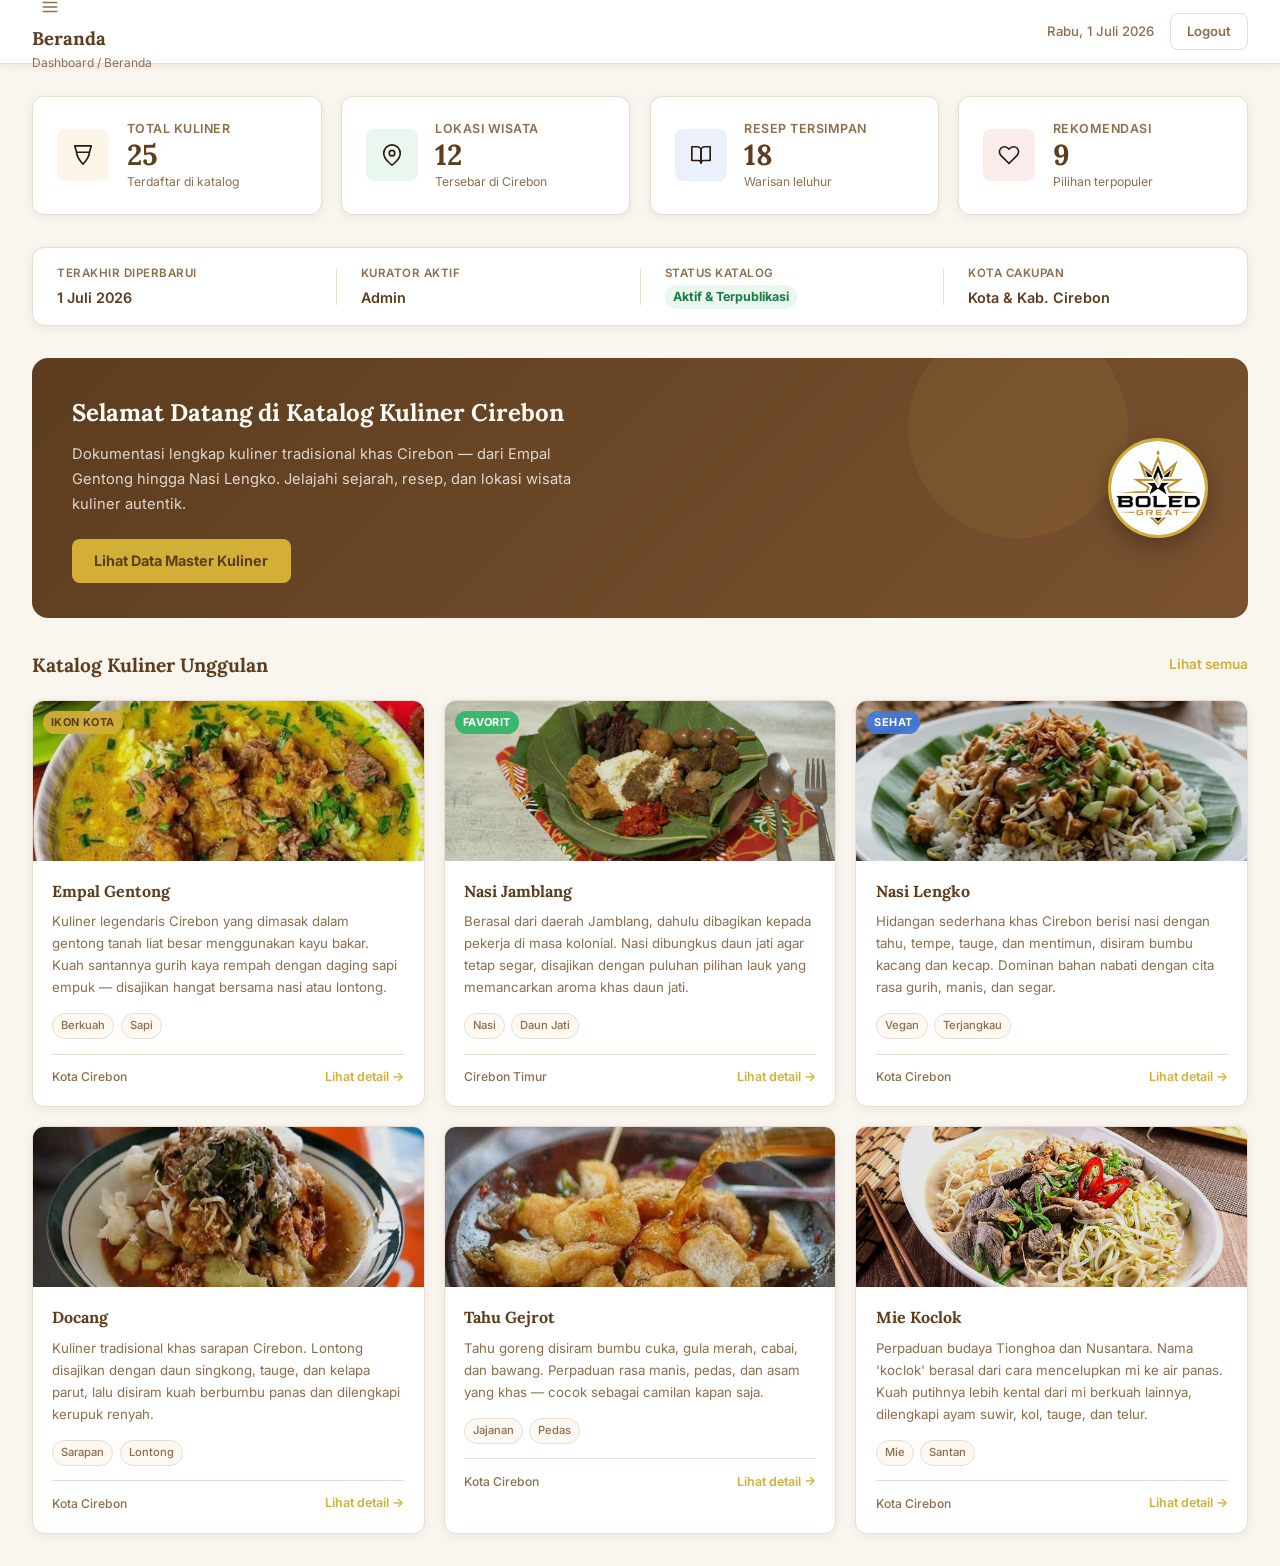
==== commit 61f202c7: "fix: icon data master konsisten per kategori, foto nasi jamblang, pagination 1 halaman - Fix path sr" ====
--- a/dashboard.html
+++ b/dashboard.html
@@ -213,7 +213,7 @@
 
                     <div class="product-card">
                         <div class="product-card-top">
-                            <img src="nasi-jamblang.jpeg" alt="Nasi Jamblang" class="product-card-img">
+                            <img src="assets/nasi-jamblang.jpeg" alt="Nasi Jamblang" class="product-card-img">
                             <span class="product-badge product-badge--green">Favorit</span>
                         </div>
                         <div class="product-card-body">
